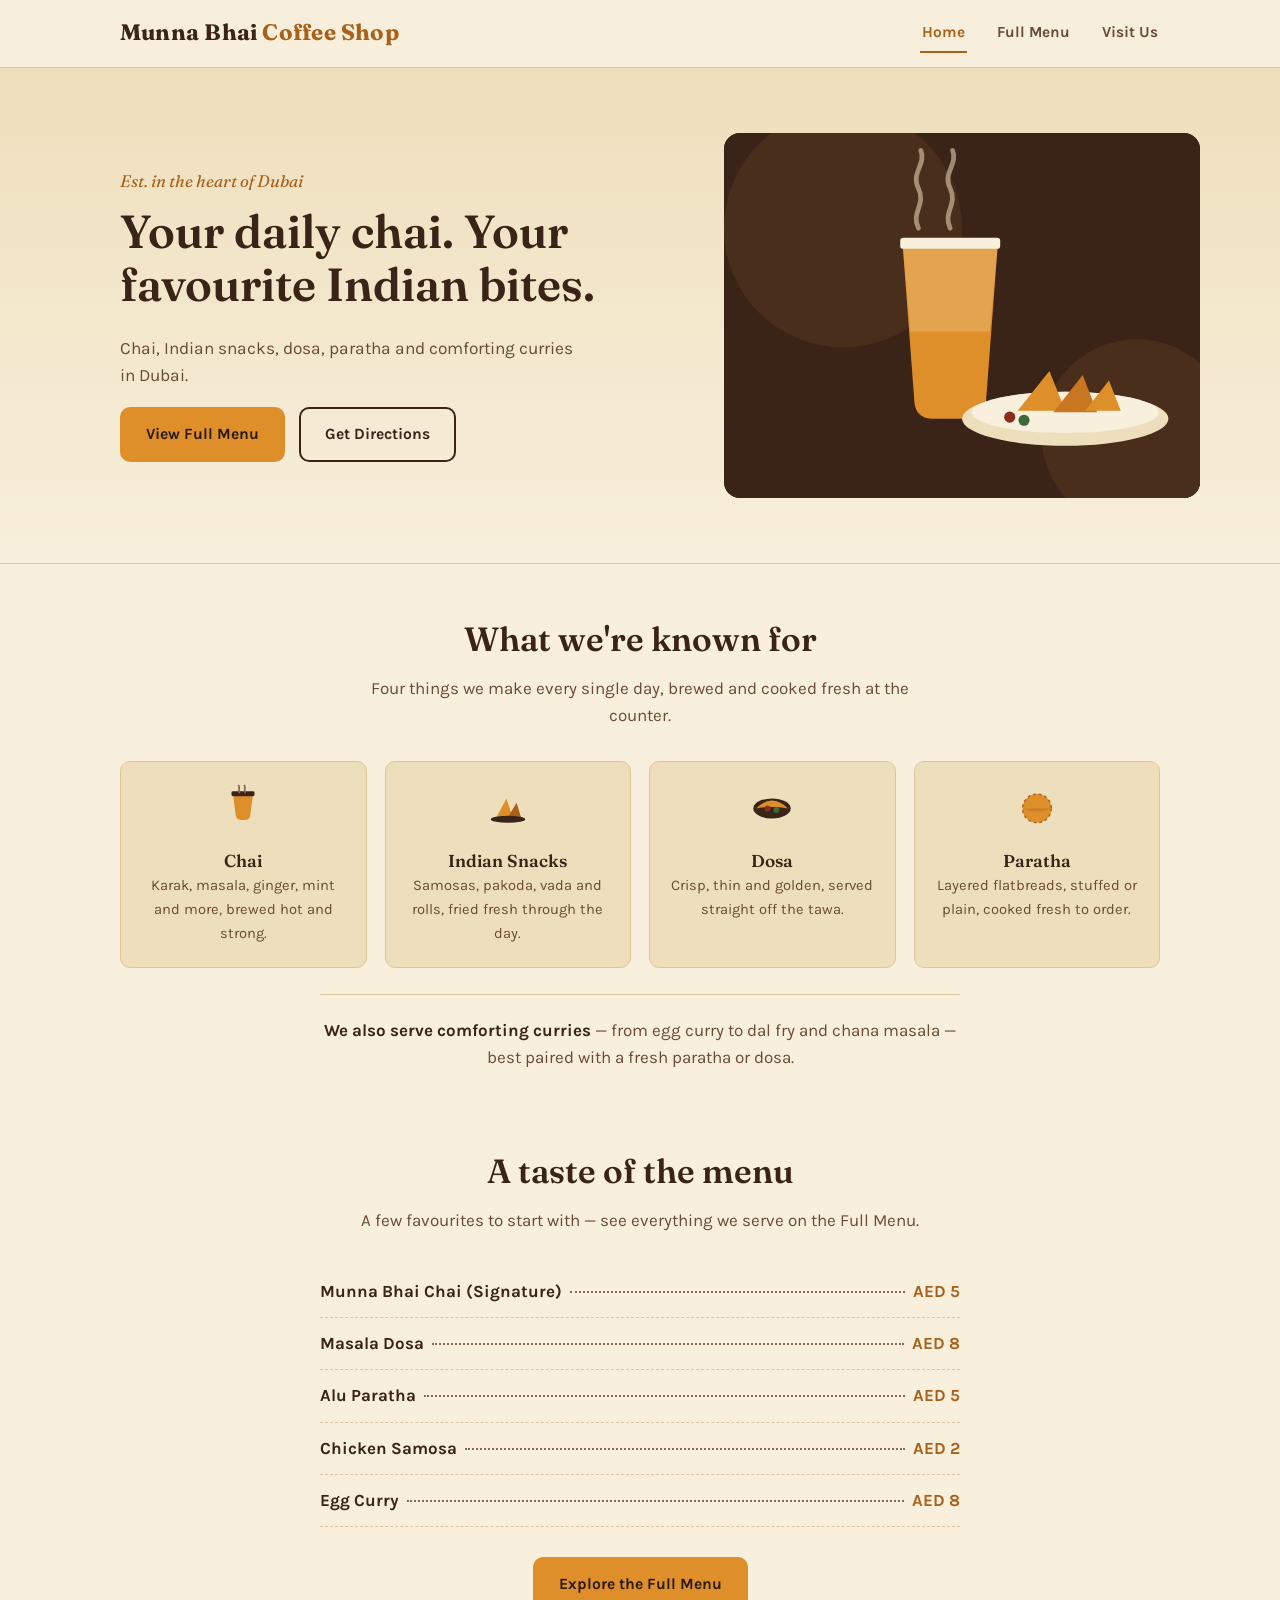
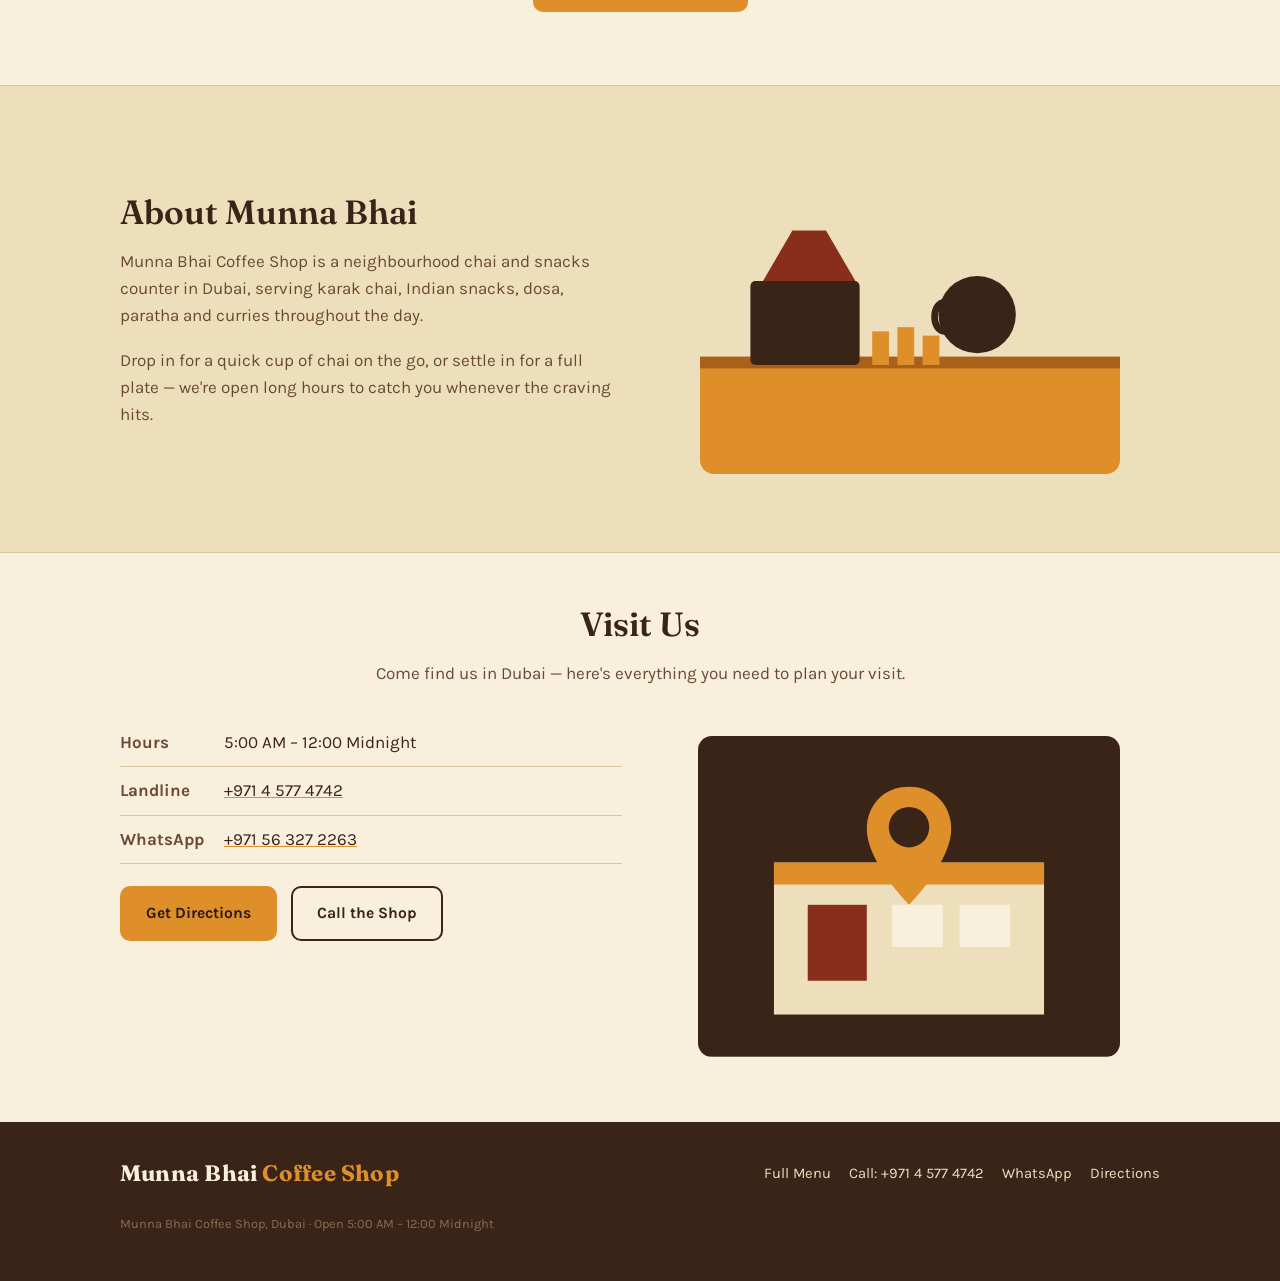
==== index.html @ 08f59a2c "Add Munna Bhai website files Fix Pav Bhaji spelling" ====
<!doctype html>
<html lang="en">
<head>
<meta charset="utf-8">
<meta name="viewport" content="width=device-width, initial-scale=1">
<title>Munna Bhai Coffee Shop — Chai, Snacks, Dosa & Paratha in Dubai</title>
<meta name="description" content="Munna Bhai Coffee Shop in Dubai: karak chai, Indian snacks, dosa, paratha and comforting curries. View our full menu and get directions.">
<link rel="preconnect" href="https://fonts.googleapis.com">
<link rel="preconnect" href="https://fonts.gstatic.com" crossorigin>
<link href="https://fonts.googleapis.com/css2?family=Fraunces:ital,wght@0,600;0,700;1,500&family=Karla:wght@400;500;700&display=swap" rel="stylesheet">
<link rel="stylesheet" href="styles.css">
</head>
<body>

<header class="site-header">
  <div class="container">
    <a href="index.html" class="wordmark">Munna Bhai <span>Coffee Shop</span></a>
    <button class="nav-toggle" aria-label="Open menu" aria-expanded="false" id="navToggle"><span></span></button>
    <nav class="main-nav" id="mainNav">
      <a href="index.html" aria-current="page">Home</a>
      <a href="menu.html">Full Menu</a>
      <a href="#visit">Visit Us</a>
    </nav>
  </div>
</header>

<!-- ================= HERO ================= -->
<section class="hero">
  <div class="container">
    <div class="hero-copy">
      <span class="eyebrow-tag">Est. in the heart of Dubai</span>
      <h1>Your daily chai. Your favourite Indian bites.</h1>
      <p>Chai, Indian snacks, dosa, paratha and comforting curries in Dubai.</p>
      <div class="btn-row">
        <a href="menu.html" class="btn btn-primary">View Full Menu</a>
        <a href="https://maps.app.goo.gl/atyirb3sPu7G8HY16" class="btn btn-outline" target="_blank" rel="noopener">Get Directions</a>
      </div>
    </div>
    <figure class="hero-art">
      <svg viewBox="0 0 600 460" xmlns="http://www.w3.org/2000/svg" role="img" aria-labelledby="heroTitle">
        <title id="heroTitle">Illustration of a glass of karak chai with steam, beside a plate of samosas</title>
        <rect width="600" height="460" fill="#3A2417"/>
        <circle cx="150" cy="120" r="150" fill="#4A2E1C"/>
        <circle cx="520" cy="380" r="120" fill="#4A2E1C"/>
        <!-- steam -->
        <g stroke="#EEDFBC" stroke-width="6" stroke-linecap="round" fill="none" opacity="0.55">
          <path d="M245 120 C 235 100, 255 90, 245 70 C 235 50, 255 40, 248 22"/>
          <path d="M285 120 C 275 100, 295 90, 285 70 C 275 50, 295 40, 288 22"/>
        </g>
        <!-- chai glass -->
        <path d="M225 140 L 240 340 C 241 352 249 360 261 360 L 309 360 C 321 360 329 352 330 340 L 345 140 Z" fill="#DE8F2A"/>
        <path d="M225 140 L 235 250 L 335 250 L 345 140 Z" fill="#EEDFBC" opacity="0.25"/>
        <rect x="222" y="132" width="126" height="14" rx="4" fill="#F8EFDC"/>
        <!-- samosa plate -->
        <ellipse cx="430" cy="360" rx="130" ry="34" fill="#EEDFBC"/>
        <ellipse cx="430" cy="352" rx="118" ry="26" fill="#F8EFDC"/>
        <path d="M370 350 L 410 300 L 430 350 Z" fill="#DE8F2A"/>
        <path d="M415 352 L 452 305 L 470 352 Z" fill="#C97620"/>
        <path d="M455 350 L 485 312 L 500 350 Z" fill="#DE8F2A"/>
        <circle cx="360" cy="358" r="7" fill="#8A2E1C"/>
        <circle cx="378" cy="362" r="7" fill="#3B6B3A"/>
      </svg>
    </figure>
  </div>
</section>

<!-- ================= SPECIALITIES ================= -->
<section class="specialities">
  <div class="container">
    <div class="section-heading">
      <h2>What we're known for</h2>
      <p>Four things we make every single day, brewed and cooked fresh at the counter.</p>
    </div>
    <div class="spec-grid">
      <div class="spec-card">
        <svg viewBox="0 0 64 64" aria-hidden="true">
          <path d="M18 14 L22 44 C22.5 48 26 50 30 50 L34 50 C38 50 41.5 48 42 44 L46 14 Z" fill="#DE8F2A"/>
          <rect x="16" y="10" width="32" height="7" rx="2" fill="#3A2417"/>
          <path d="M27 12 C25 8 28 6 26 2" stroke="#8A6B52" stroke-width="2.5" fill="none" stroke-linecap="round"/>
          <path d="M35 12 C33 8 36 6 34 2" stroke="#8A6B52" stroke-width="2.5" fill="none" stroke-linecap="round"/>
        </svg>
        <h3>Chai</h3>
        <p>Karak, masala, ginger, mint and more, brewed hot and strong.</p>
      </div>
      <div class="spec-card">
        <svg viewBox="0 0 64 64" aria-hidden="true">
          <path d="M16 46 L30 20 L38 46 Z" fill="#DE8F2A"/>
          <path d="M32 46 L44 26 L50 46 Z" fill="#A9611A"/>
          <ellipse cx="32" cy="49" rx="24" ry="5" fill="#3A2417"/>
        </svg>
        <h3>Indian Snacks</h3>
        <p>Samosas, pakoda, vada and rolls, fried fresh through the day.</p>
      </div>
      <div class="spec-card">
        <svg viewBox="0 0 64 64" aria-hidden="true">
          <ellipse cx="32" cy="34" rx="26" ry="14" fill="#3A2417"/>
          <path d="M10 34 Q32 12 54 34 Q32 30 10 34 Z" fill="#DE8F2A"/>
          <circle cx="26" cy="34" r="4" fill="#8A2E1C"/>
          <circle cx="38" cy="36" r="4" fill="#3B6B3A"/>
        </svg>
        <h3>Dosa</h3>
        <p>Crisp, thin and golden, served straight off the tawa.</p>
      </div>
      <div class="spec-card">
        <svg viewBox="0 0 64 64" aria-hidden="true">
          <circle cx="32" cy="34" r="20" fill="#DE8F2A"/>
          <circle cx="32" cy="34" r="20" fill="none" stroke="#A9611A" stroke-width="2" stroke-dasharray="4 4"/>
          <path d="M14 34 A18 4 0 0 0 50 34" fill="#3A2417" opacity="0.15"/>
        </svg>
        <h3>Paratha</h3>
        <p>Layered flatbreads, stuffed or plain, cooked fresh to order.</p>
      </div>
    </div>
    <p class="curry-note"><strong>We also serve comforting curries</strong> — from egg curry to dal fry and chana masala — best paired with a fresh paratha or dosa.</p>
  </div>
</section>

<!-- ================= MENU PREVIEW ================= -->
<section class="menu-preview">
  <div class="container">
    <div class="section-heading">
      <h2>A taste of the menu</h2>
      <p>A few favourites to start with — see everything we serve on the Full Menu.</p>
    </div>
    <ul class="preview-list">
      <li><span class="item-name">Munna Bhai Chai (Signature)</span><span class="leader"></span><span class="item-price">AED 5</span></li>
      <li><span class="item-name">Masala Dosa</span><span class="leader"></span><span class="item-price">AED 8</span></li>
      <li><span class="item-name">Alu Paratha</span><span class="leader"></span><span class="item-price">AED 5</span></li>
      <li><span class="item-name">Chicken Samosa</span><span class="leader"></span><span class="item-price">AED 2</span></li>
      <li><span class="item-name">Egg Curry</span><span class="leader"></span><span class="item-price">AED 8</span></li>
    </ul>
    <p class="preview-cta"><a href="menu.html" class="btn btn-primary">Explore the Full Menu</a></p>
  </div>
</section>

<!-- ================= ABOUT ================= -->
<section class="about">
  <div class="container">
    <div class="about-copy">
      <h2>About Munna Bhai</h2>
      <p>Munna Bhai Coffee Shop is a neighbourhood chai and snacks counter in Dubai, serving karak chai, Indian snacks, dosa, paratha and curries throughout the day.</p>
      <p>Drop in for a quick cup of chai on the go, or settle in for a full plate — we're open long hours to catch you whenever the craving hits.</p>
    </div>
    <figure class="about-art">
      <svg viewBox="0 0 500 380" xmlns="http://www.w3.org/2000/svg" role="img" aria-labelledby="aboutTitle">
        <title id="aboutTitle">Illustration of a coffee shop counter with chai glasses and a tea kettle</title>
        <rect width="500" height="380" fill="#EEDFBC"/>
        <rect x="0" y="250" width="500" height="130" fill="#DE8F2A"/>
        <rect x="0" y="240" width="500" height="14" fill="#A9611A"/>
        <rect x="60" y="150" width="130" height="100" rx="6" fill="#3A2417"/>
        <path d="M75 150 L110 90 L150 90 L185 150 Z" fill="#8A2E1C"/>
        <circle cx="330" cy="190" r="46" fill="#3A2417"/>
        <rect x="308" y="150" width="44" height="10" rx="4" fill="#3A2417"/>
        <path d="M292 175 C275 175 275 210 292 210" stroke="#3A2417" stroke-width="8" fill="none" stroke-linecap="round"/>
        <rect x="205" y="210" width="20" height="40" fill="#DE8F2A"/>
        <rect x="235" y="205" width="20" height="45" fill="#DE8F2A"/>
        <rect x="265" y="215" width="20" height="35" fill="#DE8F2A"/>
      </svg>
    </figure>
  </div>
</section>

<!-- ================= VISIT US ================= -->
<section class="visit" id="visit">
  <div class="container">
    <div class="section-heading">
      <h2>Visit Us</h2>
      <p>Come find us in Dubai — here's everything you need to plan your visit.</p>
    </div>
    <div class="visit-grid">
      <div>
        <ul class="detail-list">
          <li><span class="label">Hours</span><span>5:00 AM – 12:00 Midnight</span></li>
          <li><span class="label">Landline</span><a href="tel:+97145774742">+971 4 577 4742</a></li>
          <li><span class="label">WhatsApp</span><a href="https://wa.me/971563272263" target="_blank" rel="noopener">+971 56 327 2263</a></li>
        </ul>
        <div class="btn-row">
          <a href="https://maps.app.goo.gl/atyirb3sPu7G8HY16" class="btn btn-primary" target="_blank" rel="noopener">Get Directions</a>
          <a href="tel:+97145774742" class="btn btn-outline">Call the Shop</a>
        </div>
      </div>
      <figure class="visit-art">
        <svg viewBox="0 0 500 380" xmlns="http://www.w3.org/2000/svg" role="img" aria-labelledby="visitTitle">
          <title id="visitTitle">Illustration of a storefront with a map pin above it</title>
          <rect width="500" height="380" fill="#3A2417"/>
          <rect x="90" y="150" width="320" height="180" fill="#EEDFBC"/>
          <rect x="90" y="150" width="320" height="26" fill="#DE8F2A"/>
          <rect x="130" y="200" width="70" height="90" fill="#8A2E1C"/>
          <rect x="230" y="200" width="60" height="50" fill="#F8EFDC"/>
          <rect x="310" y="200" width="60" height="50" fill="#F8EFDC"/>
          <path d="M250 60 C 220 60 200 82 200 110 C200 150 250 200 250 200 C250 200 300 150 300 110 C300 82 280 60 250 60 Z" fill="#DE8F2A"/>
          <circle cx="250" cy="108" r="24" fill="#3A2417"/>
        </svg>
      </figure>
    </div>
  </div>
</section>

<footer class="site-footer">
  <div class="container">
    <a href="index.html" class="wordmark">Munna Bhai <span>Coffee Shop</span></a>
    <ul class="footer-links">
      <li><a href="menu.html">Full Menu</a></li>
      <li><a href="tel:+97145774742">Call: +971 4 577 4742</a></li>
      <li><a href="https://wa.me/971563272263" target="_blank" rel="noopener">WhatsApp</a></li>
      <li><a href="https://maps.app.goo.gl/atyirb3sPu7G8HY16" target="_blank" rel="noopener">Directions</a></li>
    </ul>
    <p class="footer-note">Munna Bhai Coffee Shop, Dubai · Open 5:00 AM – 12:00 Midnight</p>
  </div>
</footer>

<div class="mobile-bar">
  <a href="tel:+97145774742"><span class="ic">📞</span>Call</a>
  <a href="https://maps.app.goo.gl/atyirb3sPu7G8HY16" target="_blank" rel="noopener"><span class="ic">📍</span>Directions</a>
</div>

<script src="script.js"></script>
</body>
</html>
---- styles.css ----
/* ============================================================
   MUNNA BHAI — shared styles
   Warm cream / deep brown / saffron chai-shop palette.
   ============================================================ */

:root {
  --cream:        #F8EFDC;
  --cream-deep:   #EEDFBC;
  --cream-line:   #DCC79A;
  --brown:        #3A2417;
  --brown-soft:   #6B4A34;
  --brown-faint:  #8A6B52;
  --saffron:      #DE8F2A;
  --saffron-deep: #A9611A;
  --maroon:       #8A2E1C;
  --cream-rgb:    248, 239, 220;

  --font-display: "Fraunces", Georgia, serif;
  --font-body:    "Karla", "Segoe UI", sans-serif;

  --max-width: 1080px;
  --radius: 10px;
}

* { box-sizing: border-box; }

html {
  scroll-behavior: smooth;
}

@media (prefers-reduced-motion: reduce) {
  html { scroll-behavior: auto; }
  * { animation-duration: 0.01ms !important; transition-duration: 0.01ms !important; }
}

body {
  margin: 0;
  background: var(--cream);
  color: var(--brown);
  font-family: var(--font-body);
  font-size: 17px;
  line-height: 1.6;
  -webkit-font-smoothing: antialiased;
}

img { max-width: 100%; display: block; }

a { color: inherit; }

h1, h2, h3 {
  font-family: var(--font-display);
  color: var(--brown);
  margin: 0 0 0.5em;
  line-height: 1.15;
  font-weight: 600;
}

h1 { font-size: clamp(2rem, 6vw, 2.9rem); }
h2 { font-size: clamp(1.5rem, 4.5vw, 2.1rem); }
h3 { font-size: 1.2rem; }

p { margin: 0 0 1em; }

.container {
  max-width: var(--max-width);
  margin: 0 auto;
  padding: 0 20px;
}

/* Focus visibility */
a:focus-visible,
button:focus-visible,
input:focus-visible {
  outline: 3px solid var(--saffron-deep);
  outline-offset: 2px;
}

/* ---------- Buttons ---------- */
.btn {
  display: inline-flex;
  align-items: center;
  justify-content: center;
  gap: 8px;
  padding: 13px 24px;
  border-radius: var(--radius);
  font-family: var(--font-body);
  font-weight: 700;
  font-size: 0.98rem;
  text-decoration: none;
  border: 2px solid transparent;
  cursor: pointer;
  transition: background-color 0.15s ease, color 0.15s ease, border-color 0.15s ease;
}

.btn-primary {
  background: var(--saffron);
  color: #2B1A0F;
}
.btn-primary:hover { background: var(--saffron-deep); color: #fff; }

.btn-outline {
  background: transparent;
  border-color: var(--brown);
  color: var(--brown);
}
.btn-outline:hover { background: var(--brown); color: var(--cream); }

.btn-row {
  display: flex;
  flex-wrap: wrap;
  gap: 14px;
}

/* ---------- Header ---------- */
.site-header {
  position: sticky;
  top: 0;
  z-index: 40;
  background: rgba(var(--cream-rgb), 0.94);
  backdrop-filter: blur(6px);
  border-bottom: 1px solid var(--cream-line);
}

.site-header .container {
  display: flex;
  align-items: center;
  justify-content: space-between;
  padding-top: 14px;
  padding-bottom: 14px;
}

.wordmark {
  font-family: var(--font-display);
  font-size: 1.4rem;
  font-weight: 700;
  text-decoration: none;
  color: var(--brown);
  letter-spacing: 0.01em;
}
.wordmark span { color: var(--saffron-deep); }

.main-nav {
  display: flex;
  gap: 28px;
}

.main-nav a {
  text-decoration: none;
  font-weight: 700;
  font-size: 0.96rem;
  color: var(--brown-soft);
  padding: 6px 2px;
  border-bottom: 2px solid transparent;
}
.main-nav a:hover,
.main-nav a[aria-current="page"] {
  color: var(--saffron-deep);
  border-bottom-color: var(--saffron-deep);
}

.nav-toggle {
  display: none;
  background: none;
  border: 2px solid var(--brown);
  border-radius: 8px;
  width: 42px;
  height: 38px;
  align-items: center;
  justify-content: center;
  cursor: pointer;
}
.nav-toggle span,
.nav-toggle span::before,
.nav-toggle span::after {
  display: block;
  width: 20px;
  height: 2px;
  background: var(--brown);
  position: relative;
}
.nav-toggle span::before,
.nav-toggle span::after {
  content: "";
  position: absolute;
  left: 0;
}
.nav-toggle span::before { top: -6px; }
.nav-toggle span::after { top: 6px; }

@media (max-width: 680px) {
  .nav-toggle { display: inline-flex; }
  .main-nav {
    position: absolute;
    top: 100%;
    left: 0;
    right: 0;
    background: var(--cream);
    border-bottom: 1px solid var(--cream-line);
    flex-direction: column;
    gap: 0;
    padding: 6px 20px 14px;
    display: none;
  }
  .main-nav.open { display: flex; }
  .main-nav a { padding: 12px 0; border-bottom: 1px solid var(--cream-line); }
}

/* ---------- Hero ---------- */
.hero {
  background: linear-gradient(180deg, var(--cream-deep) 0%, var(--cream) 100%);
  border-bottom: 1px solid var(--cream-line);
}

.hero .container {
  display: grid;
  grid-template-columns: 1.1fr 1fr;
  gap: 40px;
  align-items: center;
  padding-top: 48px;
  padding-bottom: 48px;
}

.hero-copy .eyebrow-tag {
  display: inline-block;
  color: var(--saffron-deep);
  font-family: var(--font-display);
  font-style: italic;
  font-size: 1.05rem;
  margin-bottom: 10px;
}

.hero-copy p {
  color: var(--brown-soft);
  font-size: 1.08rem;
  max-width: 46ch;
}

.hero-art {
  width: 100%;
  border-radius: 16px;
  overflow: hidden;
  background: var(--brown);
}
.hero-art svg { width: 100%; height: auto; display: block; }
.hero-art figcaption {
  font-size: 0.78rem;
  color: var(--brown-faint);
  text-align: center;
  margin-top: 8px;
}

@media (max-width: 800px) {
  .hero .container {
    grid-template-columns: 1fr;
    padding-top: 32px;
  }
  .hero-art { order: -1; }
}

/* ---------- Specialities ---------- */
.specialities { padding: 56px 0 40px; }

.section-heading {
  text-align: center;
  max-width: 60ch;
  margin: 0 auto 32px;
}
.section-heading p { color: var(--brown-soft); }

.spec-grid {
  display: grid;
  grid-template-columns: repeat(4, 1fr);
  gap: 18px;
}

@media (max-width: 760px) {
  .spec-grid { grid-template-columns: repeat(2, 1fr); }
}

.spec-card {
  background: var(--cream-deep);
  border: 1px solid var(--cream-line);
  border-radius: var(--radius);
  padding: 22px 16px;
  text-align: center;
}
.spec-card svg { width: 46px; height: 46px; margin: 0 auto 12px; }
.spec-card h3 { margin-bottom: 4px; font-size: 1.08rem; }
.spec-card p { color: var(--brown-soft); font-size: 0.92rem; margin: 0; }

.curry-note {
  margin: 26px auto 0;
  max-width: 640px;
  text-align: center;
  border-top: 1px solid var(--cream-line);
  padding-top: 22px;
  color: var(--brown-soft);
}
.curry-note strong { color: var(--brown); }

/* ---------- Menu preview ---------- */
.menu-preview { padding: 40px 0 56px; }

.preview-list {
  max-width: 640px;
  margin: 0 auto;
  list-style: none;
  padding: 0;
}
.preview-list li {
  display: flex;
  align-items: baseline;
  gap: 8px;
  padding: 12px 0;
  border-bottom: 1px dashed var(--cream-line);
}
.preview-list .item-name { font-weight: 700; white-space: nowrap; }
.preview-list .leader {
  flex: 1;
  border-bottom: 2px dotted var(--brown-faint);
  height: 0;
  transform: translateY(-4px);
}
.preview-list .item-price {
  font-weight: 700;
  color: var(--saffron-deep);
  white-space: nowrap;
}

.preview-cta { text-align: center; margin-top: 30px; }

/* ---------- About ---------- */
.about {
  background: var(--cream-deep);
  border-top: 1px solid var(--cream-line);
  border-bottom: 1px solid var(--cream-line);
  padding: 52px 0;
}
.about .container {
  display: grid;
  grid-template-columns: 1fr 1fr;
  gap: 40px;
  align-items: center;
}
.about-art svg { width: 100%; height: auto; border-radius: 14px; }
.about-copy p { color: var(--brown-soft); }

@media (max-width: 760px) {
  .about .container { grid-template-columns: 1fr; }
  .about-art { order: -1; max-width: 320px; margin: 0 auto; }
}

/* ---------- Visit us ---------- */
.visit { padding: 52px 0 40px; }

.visit-grid {
  display: grid;
  grid-template-columns: 1fr 1fr;
  gap: 36px;
  align-items: start;
}

@media (max-width: 760px) {
  .visit-grid { grid-template-columns: 1fr; }
}

.visit-art svg { width: 100%; height: auto; border-radius: 14px; }

.detail-list {
  list-style: none;
  padding: 0;
  margin: 0 0 22px;
}
.detail-list li {
  display: flex;
  gap: 12px;
  padding: 10px 0;
  border-bottom: 1px solid var(--cream-line);
}
.detail-list .label {
  font-weight: 700;
  min-width: 92px;
  color: var(--brown-soft);
}
.detail-list a { text-decoration: underline; text-decoration-color: var(--saffron); }

/* ---------- Footer ---------- */
.site-footer {
  background: var(--brown);
  color: var(--cream);
  padding: 34px 0 90px;
}
.site-footer .container {
  display: flex;
  flex-wrap: wrap;
  justify-content: space-between;
  gap: 16px;
  align-items: center;
}
.site-footer .wordmark { color: var(--cream); }
.site-footer .wordmark span { color: var(--saffron); }
.footer-links {
  list-style: none;
  display: flex;
  flex-wrap: wrap;
  gap: 18px;
  padding: 0;
  margin: 0;
  font-size: 0.92rem;
}
.footer-links a { text-decoration: none; color: var(--cream-deep); }
.footer-links a:hover { color: var(--saffron); }
.footer-note {
  width: 100%;
  font-size: 0.8rem;
  color: var(--brown-faint);
  margin-top: 6px;
}

@media (min-width: 681px) {
  .site-footer { padding-bottom: 34px; }
}

/* ---------- Sticky mobile action bar ---------- */
.mobile-bar {
  display: none;
}
@media (max-width: 680px) {
  .mobile-bar {
    display: flex;
    position: fixed;
    left: 0;
    right: 0;
    bottom: 0;
    z-index: 50;
    background: var(--brown);
    border-top: 1px solid var(--saffron-deep);
  }
  .mobile-bar a {
    flex: 1;
    text-align: center;
    padding: 13px 8px;
    text-decoration: none;
    color: var(--cream);
    font-weight: 700;
    font-size: 0.92rem;
  }
  .mobile-bar a:first-child { border-right: 1px solid rgba(var(--cream-rgb), 0.2); }
  .mobile-bar a span.ic { margin-right: 6px; }
}

/* ============================================================
   FULL MENU PAGE
   ============================================================ */

.menu-page-header {
  padding: 34px 0 18px;
  text-align: center;
}
.menu-page-header p { color: var(--brown-soft); max-width: 56ch; margin: 0 auto; }

.menu-tools {
  position: sticky;
  top: 65px;
  z-index: 30;
  background: rgba(var(--cream-rgb), 0.97);
  border-bottom: 1px solid var(--cream-line);
  padding: 14px 0;
}

.search-wrap {
  position: relative;
  max-width: 480px;
  margin: 0 auto 14px;
}
.search-wrap input {
  width: 100%;
  padding: 11px 16px;
  border-radius: 30px;
  border: 2px solid var(--cream-line);
  background: var(--cream);
  color: var(--brown);
  font-family: var(--font-body);
  font-size: 1rem;
}
.search-wrap input::placeholder { color: var(--brown-faint); }
.search-wrap input:focus { border-color: var(--saffron-deep); outline: none; }

.category-nav {
  display: flex;
  gap: 8px;
  overflow-x: auto;
  padding: 2px 20px 6px;
  scrollbar-width: thin;
  -webkit-overflow-scrolling: touch;
}
.category-nav::-webkit-scrollbar { height: 5px; }
.category-nav::-webkit-scrollbar-thumb { background: var(--cream-line); border-radius: 4px; }

.category-nav button {
  flex: none;
  padding: 8px 16px;
  border-radius: 30px;
  border: 1.5px solid var(--cream-line);
  background: var(--cream-deep);
  color: var(--brown-soft);
  font-family: var(--font-body);
  font-weight: 700;
  font-size: 0.88rem;
  cursor: pointer;
  white-space: nowrap;
}
.category-nav button.active,
.category-nav button:hover {
  background: var(--saffron);
  border-color: var(--saffron);
  color: #2B1A0F;
}

.original-menu-link {
  text-align: center;
  font-size: 0.88rem;
  padding-top: 6px;
}
.original-menu-link a { color: var(--saffron-deep); font-weight: 700; text-decoration: underline; }

.menu-sections { padding: 30px 0 60px; }

.menu-category {
  margin-bottom: 40px;
  scroll-margin-top: 150px;
}
.menu-category h2 {
  border-bottom: 3px solid var(--saffron);
  display: inline-block;
  padding-bottom: 4px;
  margin-bottom: 6px;
}
.category-sub {
  color: var(--brown-faint);
  font-size: 0.88rem;
  margin-bottom: 18px;
}

.menu-items { list-style: none; padding: 0; margin: 0; }

.menu-item {
  display: flex;
  align-items: baseline;
  gap: 10px;
  padding: 13px 4px;
  border-bottom: 1px dashed var(--cream-line);
}
.menu-item .item-name {
  font-weight: 700;
  color: var(--brown);
}
.menu-item .item-note {
  display: block;
  font-weight: 400;
  font-size: 0.82rem;
  color: var(--brown-faint);
}
.menu-item .leader {
  flex: 1;
  border-bottom: 2px dotted var(--brown-faint);
  height: 0;
  transform: translateY(-5px);
  min-width: 16px;
}
.menu-item .item-price {
  font-weight: 700;
  color: var(--saffron-deep);
  white-space: nowrap;
  font-size: 0.98rem;
}

.no-results {
  text-align: center;
  color: var(--brown-faint);
  padding: 40px 0;
  display: none;
}
.no-results.visible { display: block; }

.menu-item.hidden { display: none; }
.menu-category.hidden { display: none; }
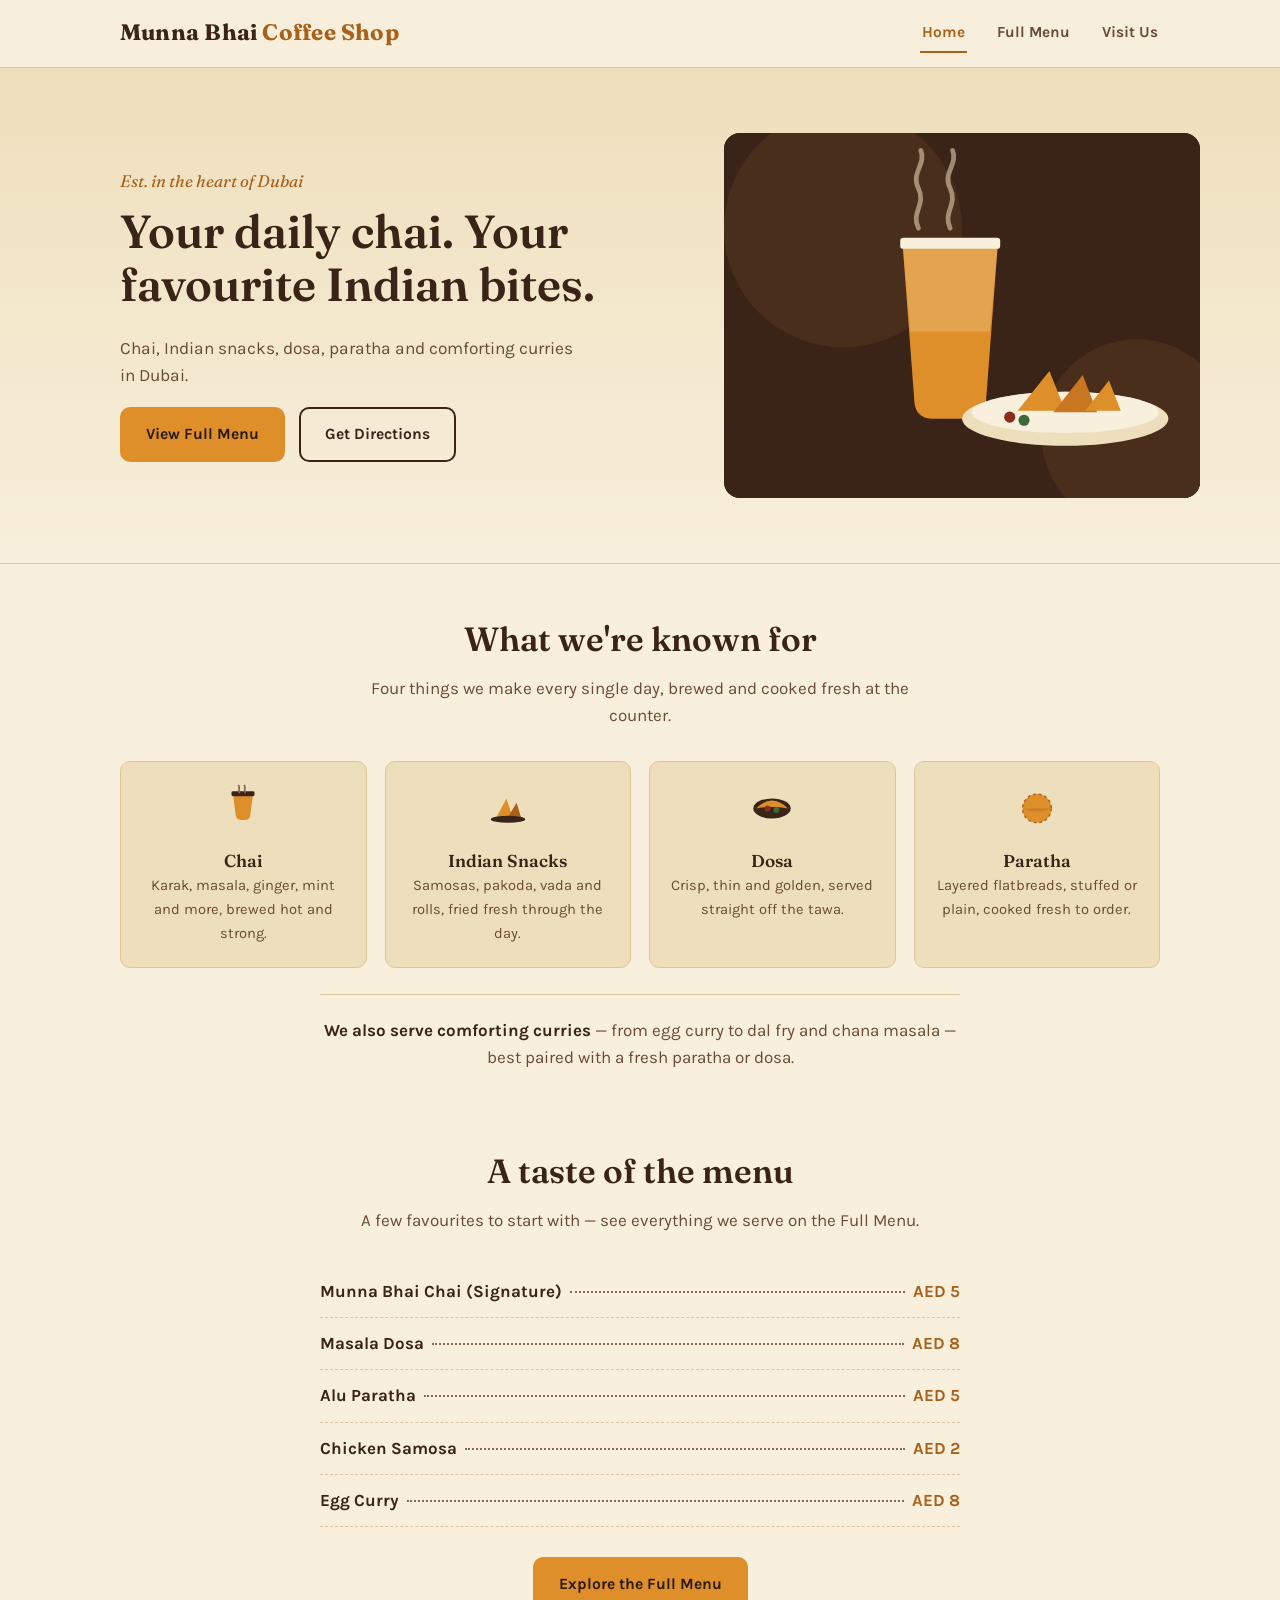
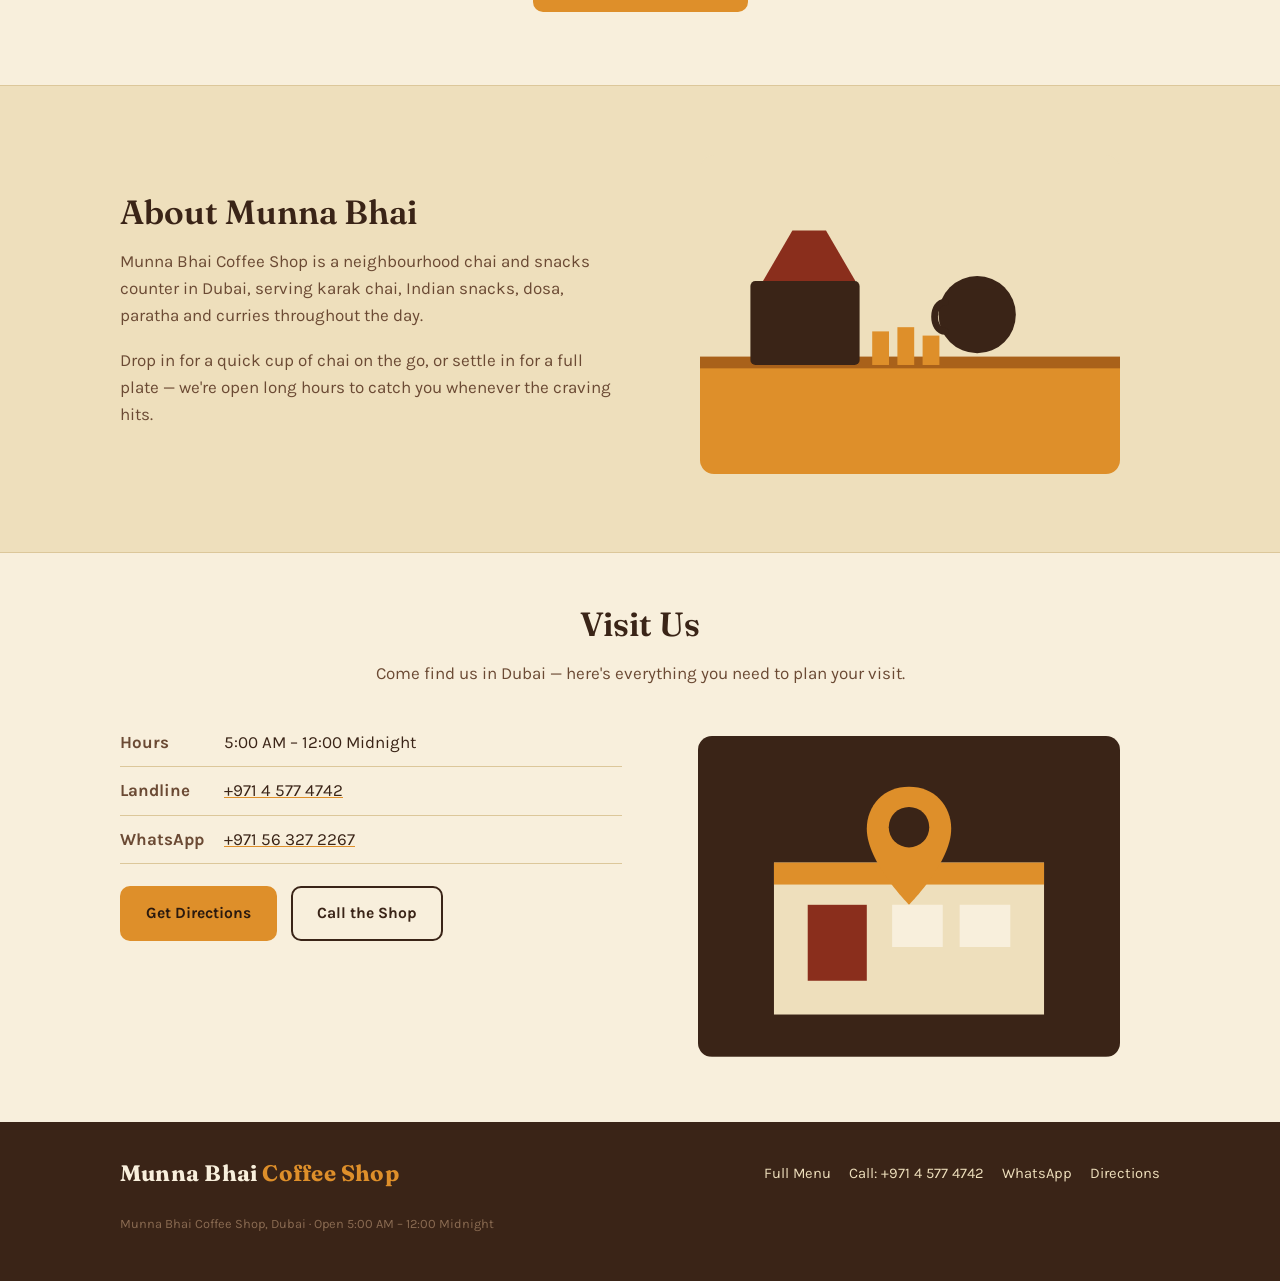
==== commit e98a5851: "Add files via upload" ====
--- a/index.html
+++ b/index.html
@@ -172,7 +172,7 @@
         <ul class="detail-list">
           <li><span class="label">Hours</span><span>5:00 AM – 12:00 Midnight</span></li>
           <li><span class="label">Landline</span><a href="tel:+97145774742">+971 4 577 4742</a></li>
-          <li><span class="label">WhatsApp</span><a href="https://wa.me/971563272263" target="_blank" rel="noopener">+971 56 327 2263</a></li>
+          <li><span class="label">WhatsApp</span><a href="https://wa.me/971563272267" target="_blank" rel="noopener">+971 56 327 2267</a></li>
         </ul>
         <div class="btn-row">
           <a href="https://maps.app.goo.gl/atyirb3sPu7G8HY16" class="btn btn-primary" target="_blank" rel="noopener">Get Directions</a>
@@ -202,7 +202,7 @@
     <ul class="footer-links">
       <li><a href="menu.html">Full Menu</a></li>
       <li><a href="tel:+97145774742">Call: +971 4 577 4742</a></li>
-      <li><a href="https://wa.me/971563272263" target="_blank" rel="noopener">WhatsApp</a></li>
+      <li><a href="https://wa.me/971563272267" target="_blank" rel="noopener">WhatsApp</a></li>
       <li><a href="https://maps.app.goo.gl/atyirb3sPu7G8HY16" target="_blank" rel="noopener">Directions</a></li>
     </ul>
     <p class="footer-note">Munna Bhai Coffee Shop, Dubai · Open 5:00 AM – 12:00 Midnight</p>
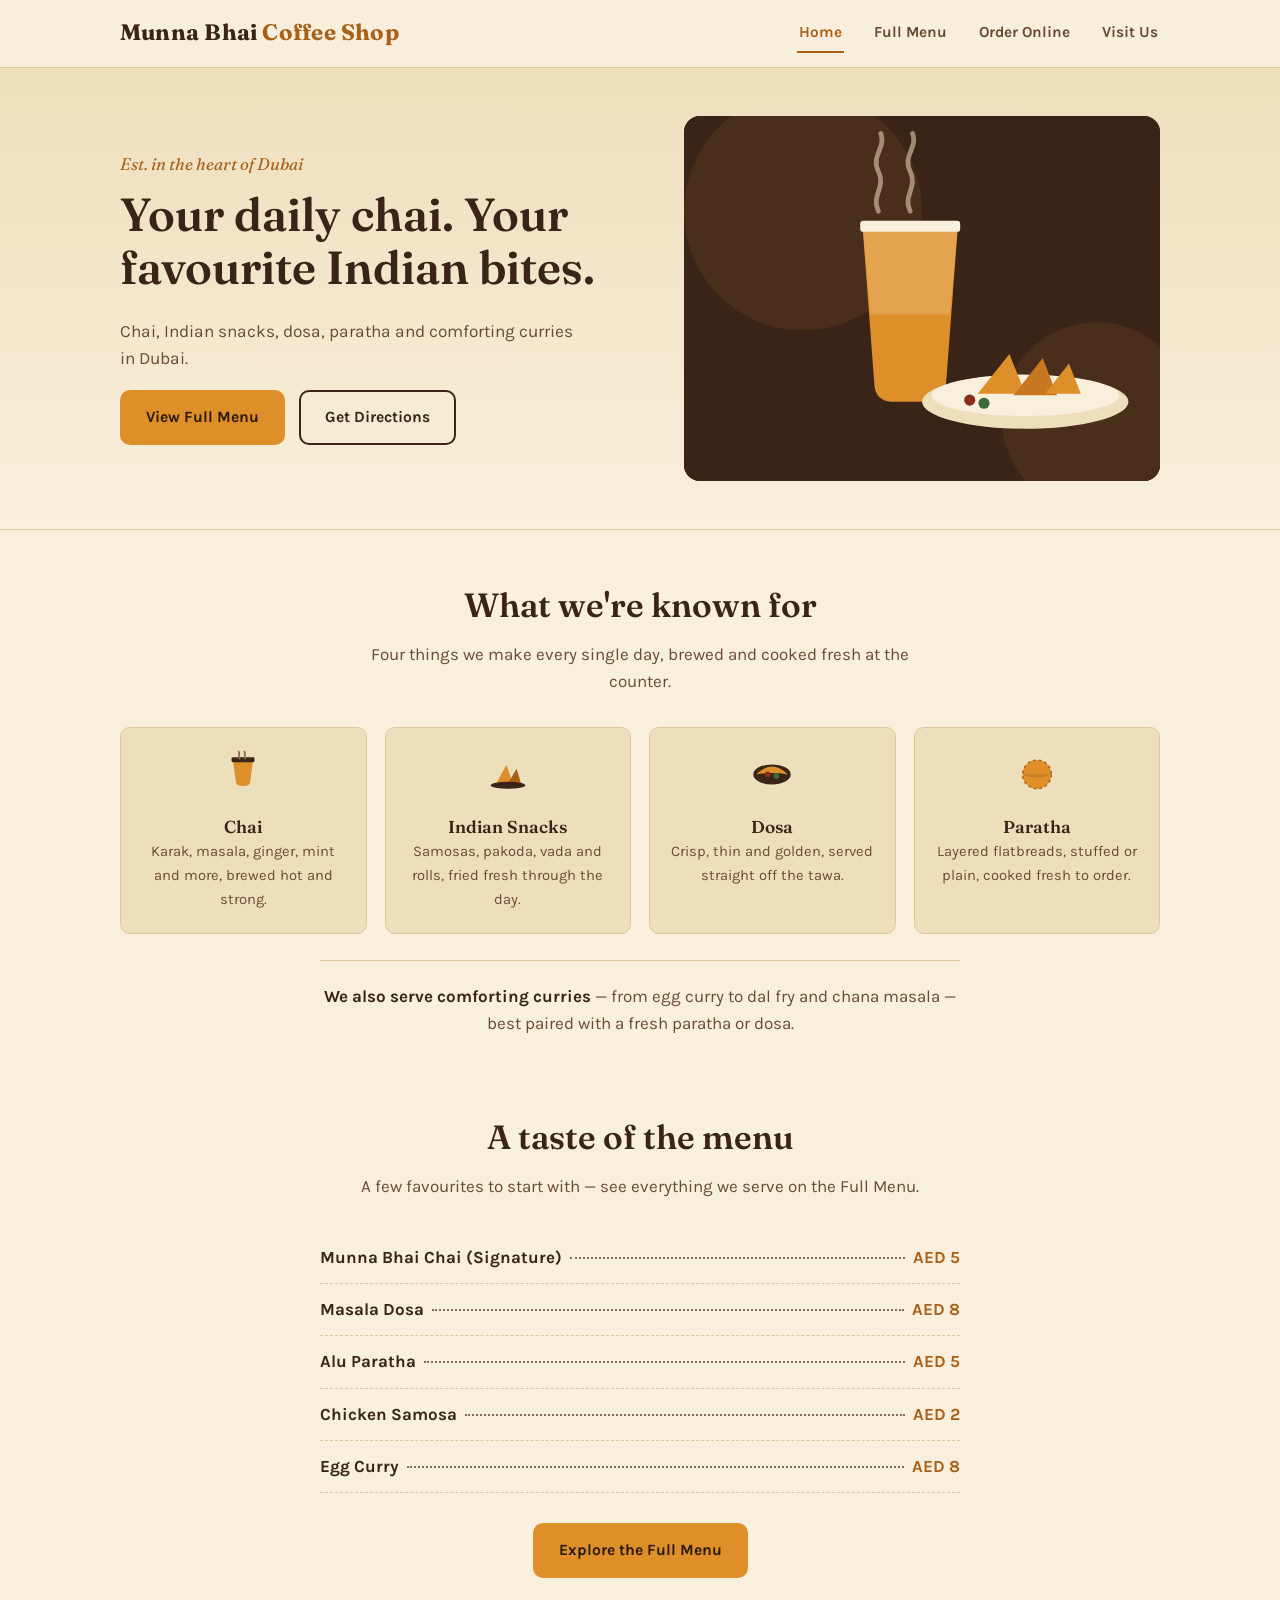
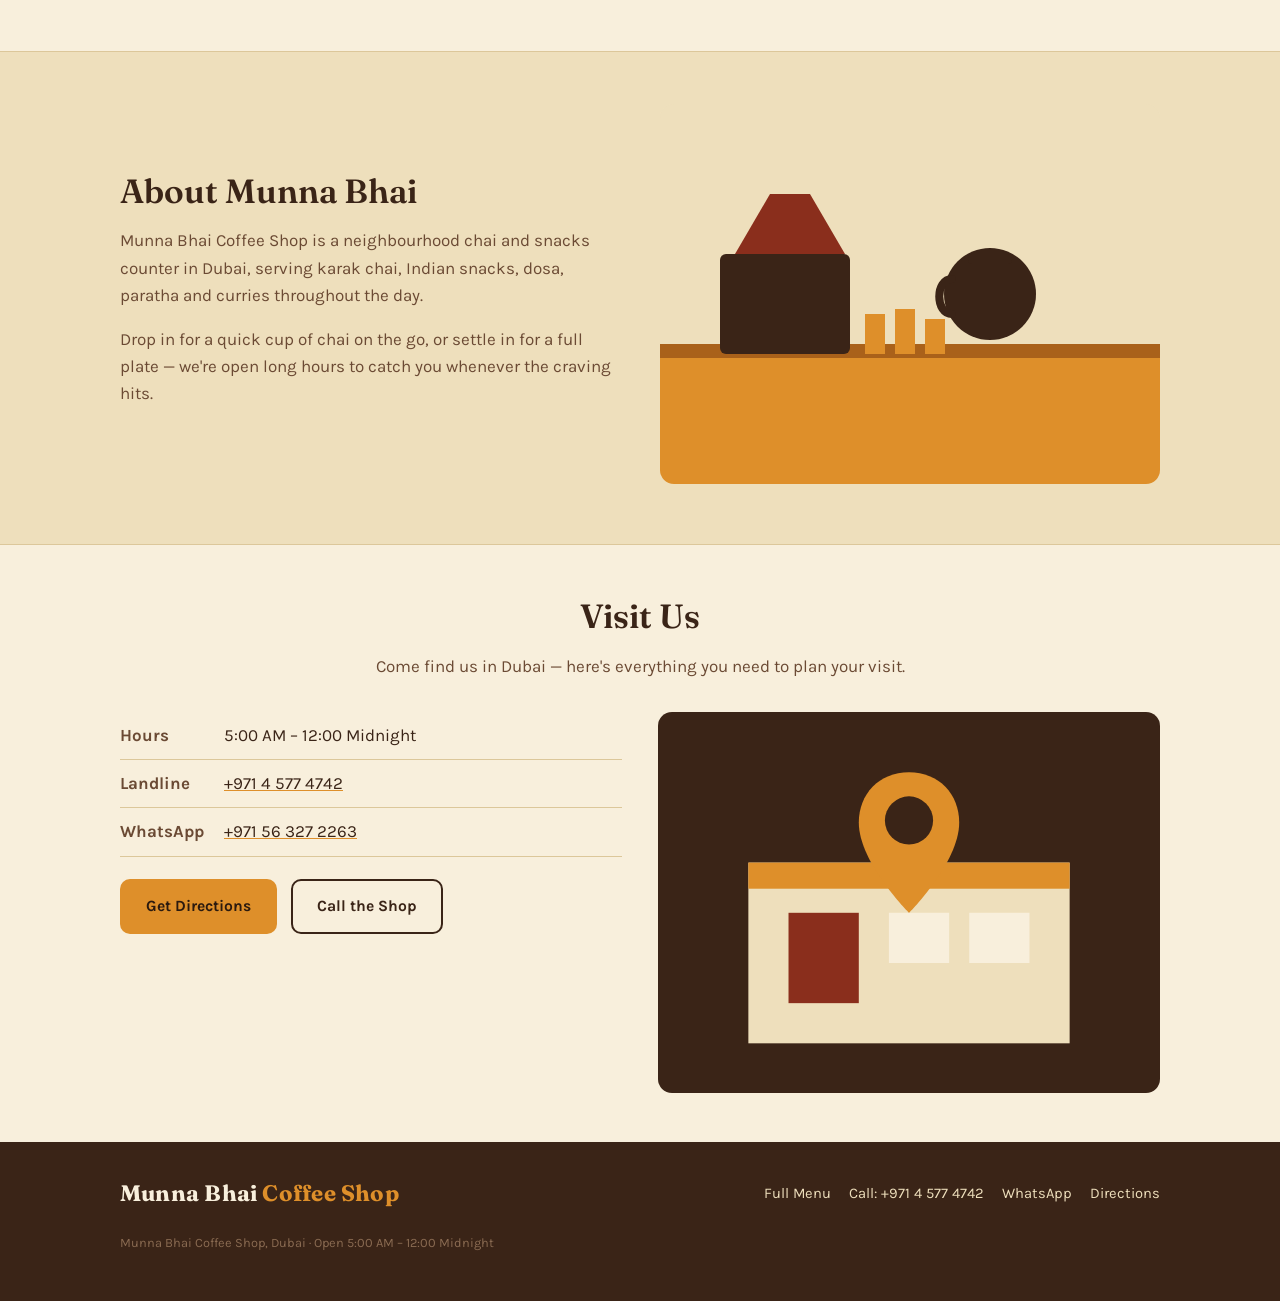
==== commit 9c2d3ee6: "Add files via upload" ====
--- a/index.html
+++ b/index.html
@@ -19,6 +19,7 @@
     <nav class="main-nav" id="mainNav">
       <a href="index.html" aria-current="page">Home</a>
       <a href="menu.html">Full Menu</a>
+      <a href="order.html">Order Online</a>
       <a href="#visit">Visit Us</a>
     </nav>
   </div>
@@ -172,7 +173,7 @@
         <ul class="detail-list">
           <li><span class="label">Hours</span><span>5:00 AM – 12:00 Midnight</span></li>
           <li><span class="label">Landline</span><a href="tel:+97145774742">+971 4 577 4742</a></li>
-          <li><span class="label">WhatsApp</span><a href="https://wa.me/971563272267" target="_blank" rel="noopener">+971 56 327 2267</a></li>
+          <li><span class="label">WhatsApp</span><a href="https://wa.me/971563272263" target="_blank" rel="noopener">+971 56 327 2263</a></li>
         </ul>
         <div class="btn-row">
           <a href="https://maps.app.goo.gl/atyirb3sPu7G8HY16" class="btn btn-primary" target="_blank" rel="noopener">Get Directions</a>
@@ -202,7 +203,7 @@
     <ul class="footer-links">
       <li><a href="menu.html">Full Menu</a></li>
       <li><a href="tel:+97145774742">Call: +971 4 577 4742</a></li>
-      <li><a href="https://wa.me/971563272267" target="_blank" rel="noopener">WhatsApp</a></li>
+      <li><a href="https://wa.me/971563272263" target="_blank" rel="noopener">WhatsApp</a></li>
       <li><a href="https://maps.app.goo.gl/atyirb3sPu7G8HY16" target="_blank" rel="noopener">Directions</a></li>
     </ul>
     <p class="footer-note">Munna Bhai Coffee Shop, Dubai · Open 5:00 AM – 12:00 Midnight</p>
--- a/styles.css
+++ b/styles.css
@@ -23,6 +23,7 @@
 }
 
 * { box-sizing: border-box; }
+figure { margin: 0; }
 
 html {
   scroll-behavior: smooth;
@@ -237,11 +238,13 @@
 
 .hero-art {
   width: 100%;
+  max-width: 100%;
+  margin: 0 auto;
   border-radius: 16px;
   overflow: hidden;
   background: var(--brown);
 }
-.hero-art svg { width: 100%; height: auto; display: block; }
+.hero-art svg { width: 100%; height: auto; display: block; margin: 0 auto; }
 .hero-art figcaption {
   font-size: 0.78rem;
   color: var(--brown-faint);
@@ -585,3 +588,75 @@
 
 .menu-item.hidden { display: none; }
 .menu-category.hidden { display: none; }
+
+/* ============================================================
+   ORDER ONLINE PAGE — compact centered holder
+   ============================================================ */
+
+.order-page-main {
+  min-height: 60vh;
+  display: flex;
+  align-items: center;
+  justify-content: center;
+  padding: 48px 20px 70px;
+}
+
+.order-holder {
+  width: 100%;
+  max-width: 420px;
+  background: var(--cream-deep);
+  border: 1px solid var(--cream-line);
+  border-radius: 16px;
+  padding: 34px 28px;
+  text-align: center;
+}
+
+.order-holder h1 {
+  font-size: clamp(1.5rem, 5vw, 1.9rem);
+  margin-bottom: 8px;
+}
+
+.order-holder p.order-sub {
+  color: var(--brown-soft);
+  margin-bottom: 26px;
+}
+
+.order-partners {
+  display: flex;
+  flex-direction: column;
+  gap: 14px;
+}
+
+.order-partner-btn {
+  display: flex;
+  align-items: center;
+  justify-content: center;
+  gap: 10px;
+  width: 100%;
+  padding: 16px 18px;
+  border-radius: 10px;
+  text-decoration: none;
+  font-family: var(--font-body);
+  font-weight: 800;
+  font-size: 1.05rem;
+  letter-spacing: 0.02em;
+  border: 2px solid transparent;
+  transition: filter 0.15s ease;
+}
+.order-partner-btn:hover { filter: brightness(0.95); }
+
+.order-partner-btn.talabat {
+  background: #FF5900;
+  color: #ffffff;
+}
+
+.order-partner-btn.keeta {
+  background: #FFC300;
+  color: #2B1A0F;
+}
+
+.order-holder .order-note {
+  margin-top: 22px;
+  font-size: 0.82rem;
+  color: var(--brown-faint);
+}
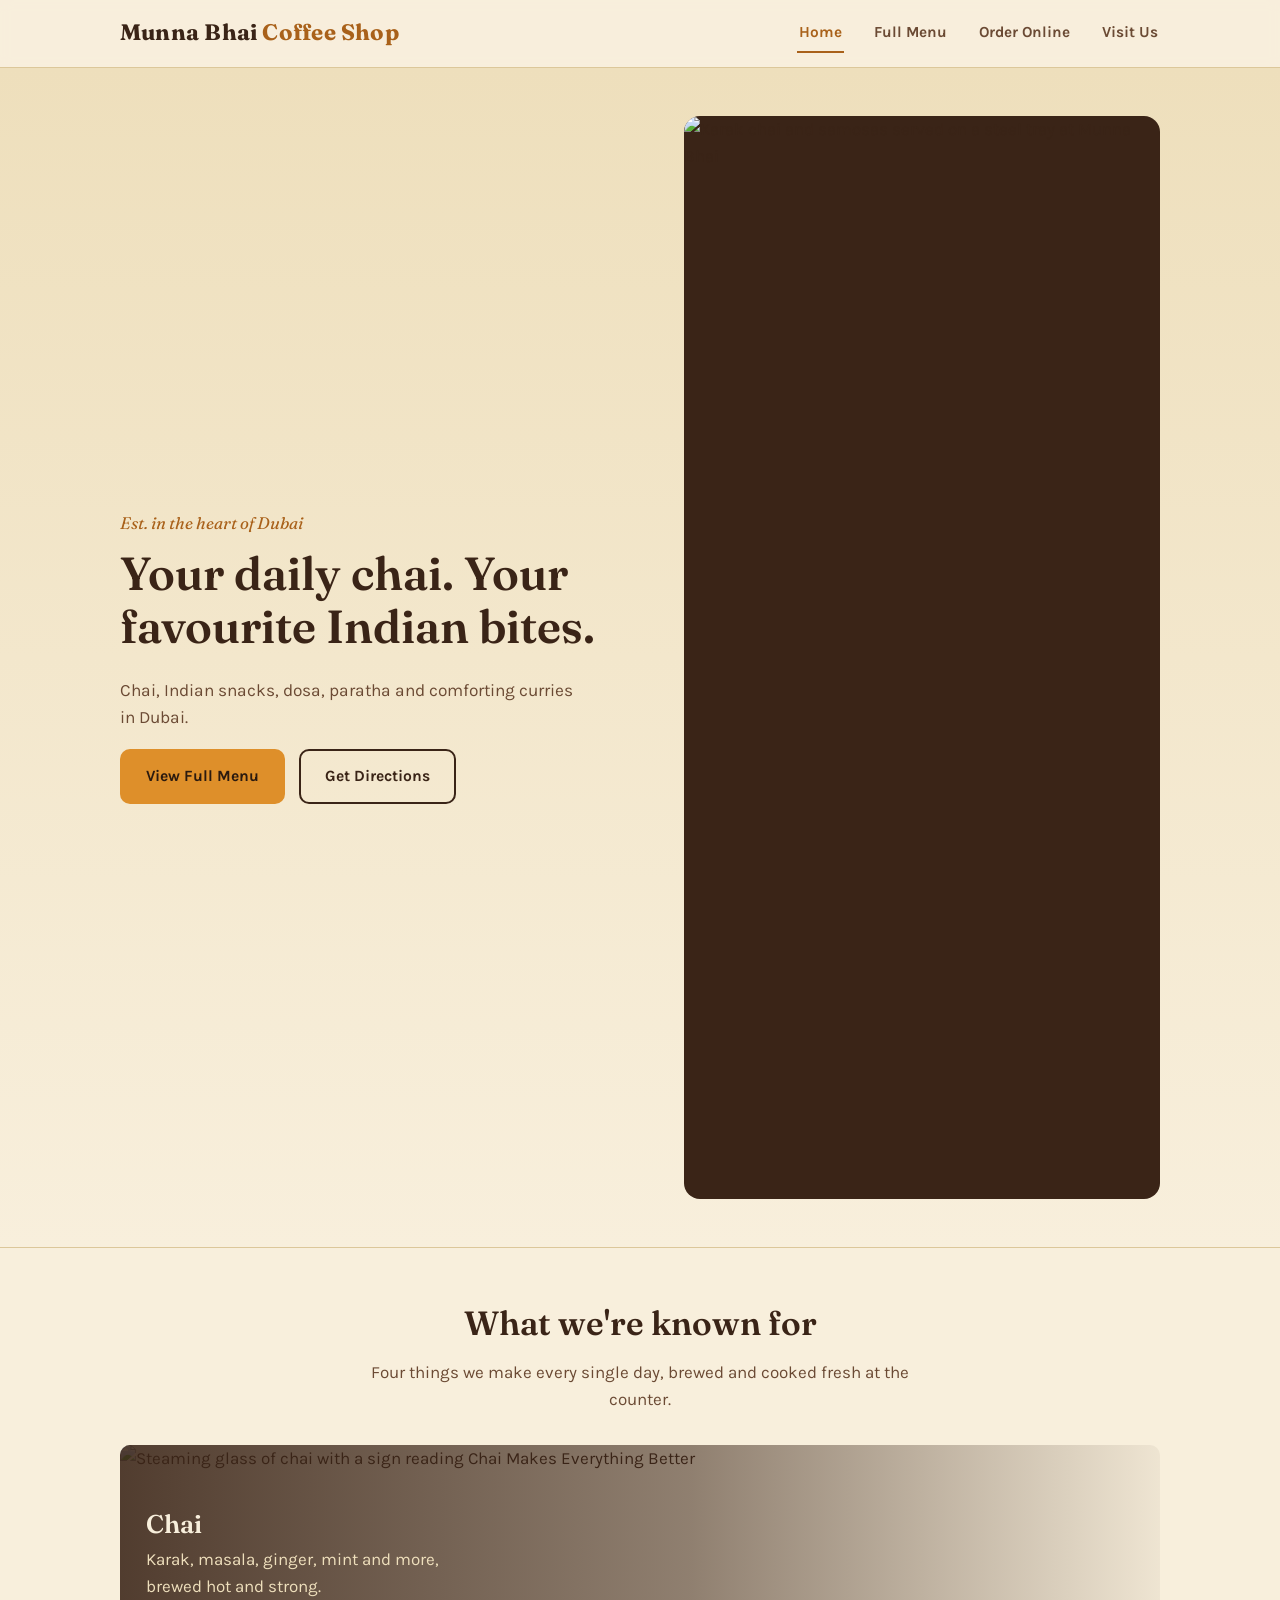
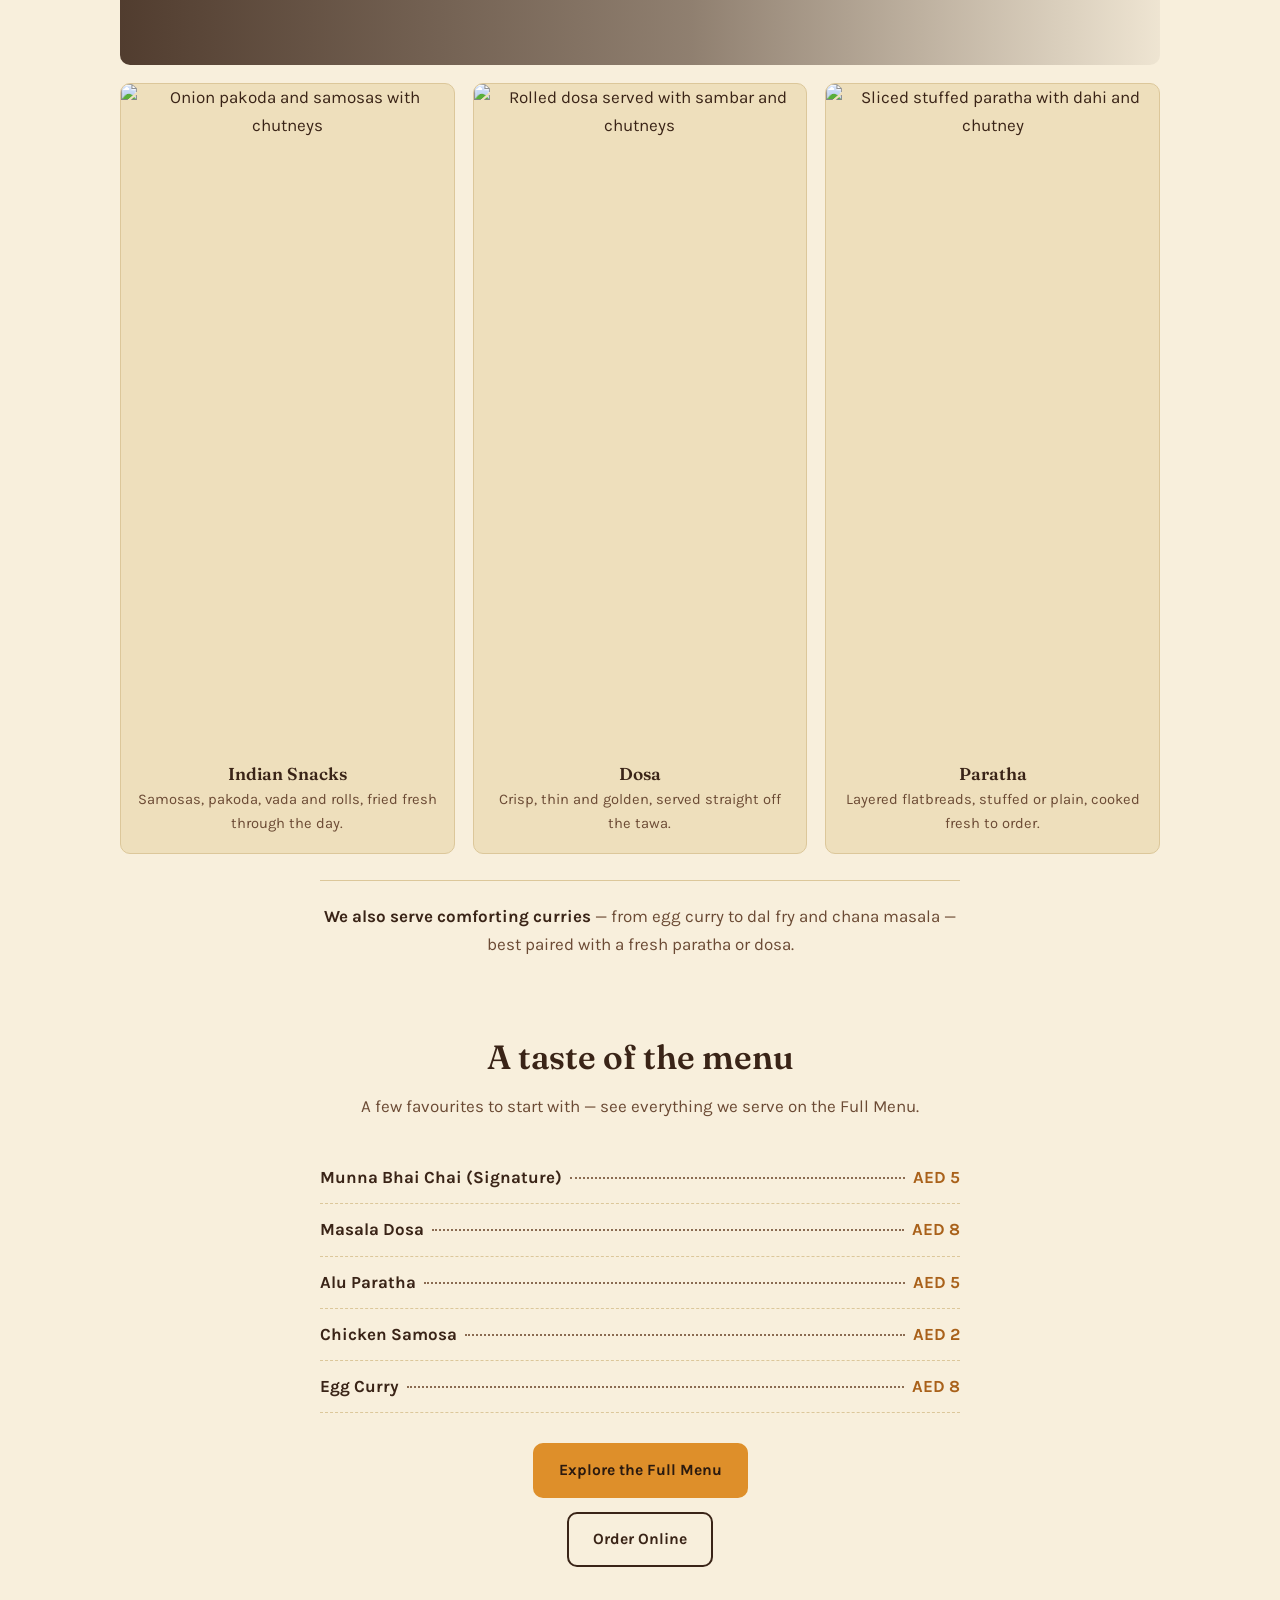
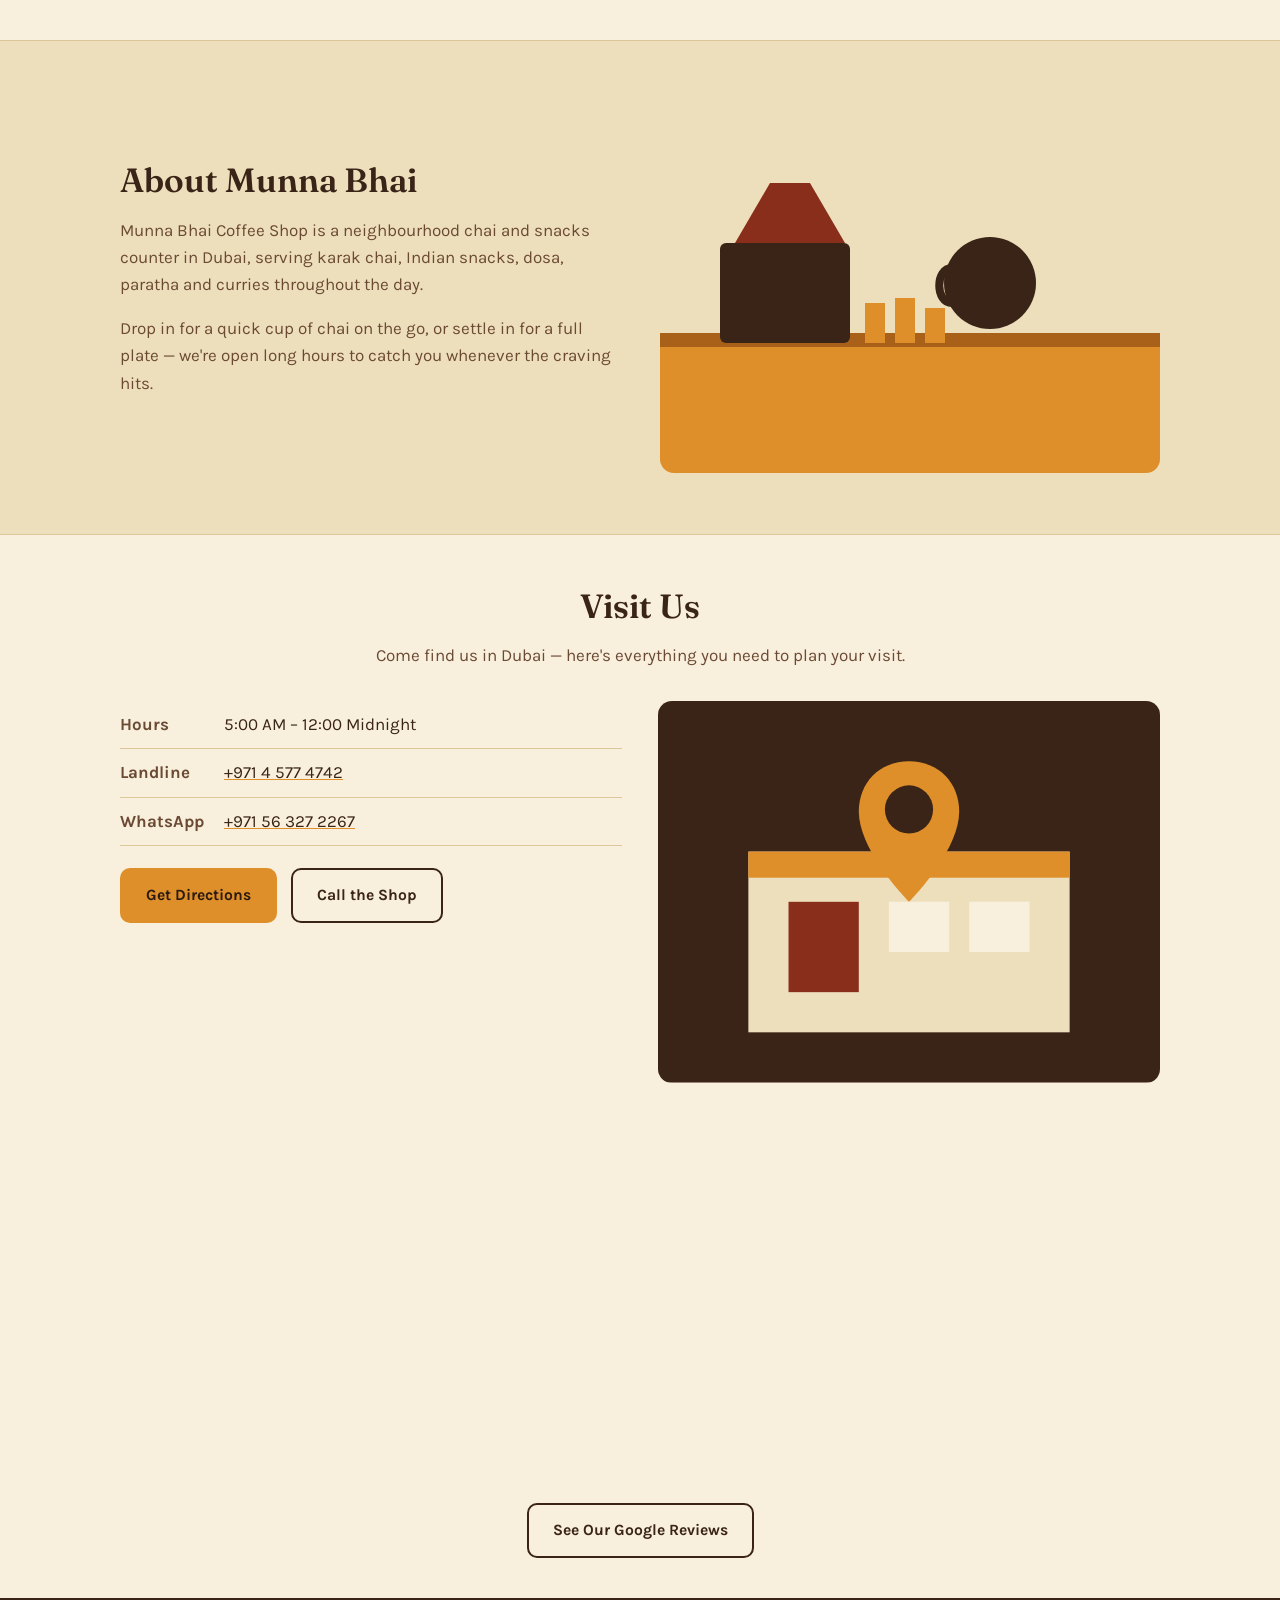
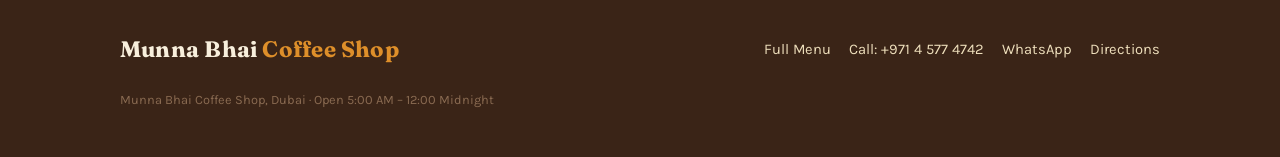
==== commit 761d7d3f: "Add files via upload" ====
--- a/index.html
+++ b/index.html
@@ -38,29 +38,7 @@
       </div>
     </div>
     <figure class="hero-art">
-      <svg viewBox="0 0 600 460" xmlns="http://www.w3.org/2000/svg" role="img" aria-labelledby="heroTitle">
-        <title id="heroTitle">Illustration of a glass of karak chai with steam, beside a plate of samosas</title>
-        <rect width="600" height="460" fill="#3A2417"/>
-        <circle cx="150" cy="120" r="150" fill="#4A2E1C"/>
-        <circle cx="520" cy="380" r="120" fill="#4A2E1C"/>
-        <!-- steam -->
-        <g stroke="#EEDFBC" stroke-width="6" stroke-linecap="round" fill="none" opacity="0.55">
-          <path d="M245 120 C 235 100, 255 90, 245 70 C 235 50, 255 40, 248 22"/>
-          <path d="M285 120 C 275 100, 295 90, 285 70 C 275 50, 295 40, 288 22"/>
-        </g>
-        <!-- chai glass -->
-        <path d="M225 140 L 240 340 C 241 352 249 360 261 360 L 309 360 C 321 360 329 352 330 340 L 345 140 Z" fill="#DE8F2A"/>
-        <path d="M225 140 L 235 250 L 335 250 L 345 140 Z" fill="#EEDFBC" opacity="0.25"/>
-        <rect x="222" y="132" width="126" height="14" rx="4" fill="#F8EFDC"/>
-        <!-- samosa plate -->
-        <ellipse cx="430" cy="360" rx="130" ry="34" fill="#EEDFBC"/>
-        <ellipse cx="430" cy="352" rx="118" ry="26" fill="#F8EFDC"/>
-        <path d="M370 350 L 410 300 L 430 350 Z" fill="#DE8F2A"/>
-        <path d="M415 352 L 452 305 L 470 352 Z" fill="#C97620"/>
-        <path d="M455 350 L 485 312 L 500 350 Z" fill="#DE8F2A"/>
-        <circle cx="360" cy="358" r="7" fill="#8A2E1C"/>
-        <circle cx="378" cy="362" r="7" fill="#3B6B3A"/>
-      </svg>
+      <img src="images/hero-chai-samosa.jpg" alt="Karak chai and samosas served on a steel tray at Munna Bhai" width="1300" height="1083">
     </figure>
   </div>
 </section>
@@ -72,42 +50,26 @@
       <h2>What we're known for</h2>
       <p>Four things we make every single day, brewed and cooked fresh at the counter.</p>
     </div>
-    <div class="spec-grid">
-      <div class="spec-card">
-        <svg viewBox="0 0 64 64" aria-hidden="true">
-          <path d="M18 14 L22 44 C22.5 48 26 50 30 50 L34 50 C38 50 41.5 48 42 44 L46 14 Z" fill="#DE8F2A"/>
-          <rect x="16" y="10" width="32" height="7" rx="2" fill="#3A2417"/>
-          <path d="M27 12 C25 8 28 6 26 2" stroke="#8A6B52" stroke-width="2.5" fill="none" stroke-linecap="round"/>
-          <path d="M35 12 C33 8 36 6 34 2" stroke="#8A6B52" stroke-width="2.5" fill="none" stroke-linecap="round"/>
-        </svg>
+    <div class="spec-featured">
+      <img src="images/chai-bg.jpg" alt="Steaming glass of chai with a sign reading Chai Makes Everything Better" loading="lazy" width="1600" height="1332">
+      <div class="spec-featured-copy">
         <h3>Chai</h3>
         <p>Karak, masala, ginger, mint and more, brewed hot and strong.</p>
       </div>
+    </div>
+    <div class="spec-grid">
       <div class="spec-card">
-        <svg viewBox="0 0 64 64" aria-hidden="true">
-          <path d="M16 46 L30 20 L38 46 Z" fill="#DE8F2A"/>
-          <path d="M32 46 L44 26 L50 46 Z" fill="#A9611A"/>
-          <ellipse cx="32" cy="49" rx="24" ry="5" fill="#3A2417"/>
-        </svg>
+        <img src="images/snacks.jpg" alt="Onion pakoda and samosas with chutneys" loading="lazy" width="800" height="666">
         <h3>Indian Snacks</h3>
         <p>Samosas, pakoda, vada and rolls, fried fresh through the day.</p>
       </div>
       <div class="spec-card">
-        <svg viewBox="0 0 64 64" aria-hidden="true">
-          <ellipse cx="32" cy="34" rx="26" ry="14" fill="#3A2417"/>
-          <path d="M10 34 Q32 12 54 34 Q32 30 10 34 Z" fill="#DE8F2A"/>
-          <circle cx="26" cy="34" r="4" fill="#8A2E1C"/>
-          <circle cx="38" cy="36" r="4" fill="#3B6B3A"/>
-        </svg>
+        <img src="images/dosa.jpg" alt="Rolled dosa served with sambar and chutneys" loading="lazy" width="800" height="666">
         <h3>Dosa</h3>
         <p>Crisp, thin and golden, served straight off the tawa.</p>
       </div>
       <div class="spec-card">
-        <svg viewBox="0 0 64 64" aria-hidden="true">
-          <circle cx="32" cy="34" r="20" fill="#DE8F2A"/>
-          <circle cx="32" cy="34" r="20" fill="none" stroke="#A9611A" stroke-width="2" stroke-dasharray="4 4"/>
-          <path d="M14 34 A18 4 0 0 0 50 34" fill="#3A2417" opacity="0.15"/>
-        </svg>
+        <img src="images/paratha.jpg" alt="Sliced stuffed paratha with dahi and chutney" loading="lazy" width="800" height="666">
         <h3>Paratha</h3>
         <p>Layered flatbreads, stuffed or plain, cooked fresh to order.</p>
       </div>
@@ -130,7 +92,10 @@
       <li><span class="item-name">Chicken Samosa</span><span class="leader"></span><span class="item-price">AED 2</span></li>
       <li><span class="item-name">Egg Curry</span><span class="leader"></span><span class="item-price">AED 8</span></li>
     </ul>
-    <p class="preview-cta"><a href="menu.html" class="btn btn-primary">Explore the Full Menu</a></p>
+    <p class="preview-cta">
+      <a href="menu.html" class="btn btn-primary">Explore the Full Menu</a><br>
+      <a href="order.html" class="btn btn-outline btn-stack">Order Online</a>
+    </p>
   </div>
 </section>
 
@@ -173,7 +138,7 @@
         <ul class="detail-list">
           <li><span class="label">Hours</span><span>5:00 AM – 12:00 Midnight</span></li>
           <li><span class="label">Landline</span><a href="tel:+97145774742">+971 4 577 4742</a></li>
-          <li><span class="label">WhatsApp</span><a href="https://wa.me/971563272263" target="_blank" rel="noopener">+971 56 327 2263</a></li>
+          <li><span class="label">WhatsApp</span><a href="https://wa.me/971563272267" target="_blank" rel="noopener">+971 56 327 2267</a></li>
         </ul>
         <div class="btn-row">
           <a href="https://maps.app.goo.gl/atyirb3sPu7G8HY16" class="btn btn-primary" target="_blank" rel="noopener">Get Directions</a>
@@ -194,6 +159,17 @@
         </svg>
       </figure>
     </div>
+
+    <div class="visit-map-wrap">
+      <iframe
+        src="https://www.google.com/maps/embed?pb=!1m18!1m12!1m3!1d3608.9420637819603!2d55.27419187560898!3d25.238876277684092!2m3!1f0!2f0!3f0!3m2!1i1024!2i768!4f13.1!3m3!1m2!1s0x3e5f43042b98b7bd%3A0x267f3fb9a686a078!2sMunna%20Bhai%20Coffee%20Shop!5e0!3m2!1sen!2sae!4v1789036453759!5m2!1sen!2sae"
+        width="100%" height="360" style="border:0;" allowfullscreen="" loading="lazy"
+        referrerpolicy="strict-origin-when-cross-origin"
+        title="Munna Bhai Coffee Shop location on Google Maps"></iframe>
+      <p class="visit-map-cta">
+        <a href="https://www.google.com/maps?cid=2774005962078855288" class="btn btn-outline" target="_blank" rel="noopener">See Our Google Reviews</a>
+      </p>
+    </div>
   </div>
 </section>
 
@@ -203,7 +179,7 @@
     <ul class="footer-links">
       <li><a href="menu.html">Full Menu</a></li>
       <li><a href="tel:+97145774742">Call: +971 4 577 4742</a></li>
-      <li><a href="https://wa.me/971563272263" target="_blank" rel="noopener">WhatsApp</a></li>
+      <li><a href="https://wa.me/971563272267" target="_blank" rel="noopener">WhatsApp</a></li>
       <li><a href="https://maps.app.goo.gl/atyirb3sPu7G8HY16" target="_blank" rel="noopener">Directions</a></li>
     </ul>
     <p class="footer-note">Munna Bhai Coffee Shop, Dubai · Open 5:00 AM – 12:00 Midnight</p>
--- a/styles.css
+++ b/styles.css
@@ -270,26 +270,66 @@
 }
 .section-heading p { color: var(--brown-soft); }
 
+.spec-featured {
+  position: relative;
+  border-radius: var(--radius);
+  overflow: hidden;
+  margin-bottom: 18px;
+  min-height: 220px;
+}
+.spec-featured img {
+  width: 100%;
+  height: 100%;
+  min-height: 220px;
+  object-fit: cover;
+  position: absolute;
+  inset: 0;
+}
+.spec-featured-copy {
+  position: relative;
+  z-index: 1;
+  background: linear-gradient(90deg, rgba(58,36,23,0.88) 0%, rgba(58,36,23,0.55) 55%, rgba(58,36,23,0.05) 100%);
+  color: var(--cream);
+  padding: 28px 26px;
+  min-height: 220px;
+  display: flex;
+  flex-direction: column;
+  justify-content: center;
+}
+.spec-featured-copy h3 { color: var(--cream); font-size: 1.6rem; margin-bottom: 6px; }
+.spec-featured-copy p { color: var(--cream-deep); margin: 0; max-width: 34ch; }
+
+@media (max-width: 600px) {
+  .spec-featured-copy {
+    background: linear-gradient(180deg, rgba(58,36,23,0.25) 0%, rgba(58,36,23,0.9) 75%);
+    justify-content: flex-end;
+  }
+}
+
 .spec-grid {
   display: grid;
-  grid-template-columns: repeat(4, 1fr);
+  grid-template-columns: repeat(3, 1fr);
   gap: 18px;
 }
 
-@media (max-width: 760px) {
-  .spec-grid { grid-template-columns: repeat(2, 1fr); }
+@media (max-width: 700px) {
+  .spec-grid { grid-template-columns: 1fr; }
 }
 
 .spec-card {
   background: var(--cream-deep);
   border: 1px solid var(--cream-line);
   border-radius: var(--radius);
-  padding: 22px 16px;
-  text-align: center;
-}
-.spec-card svg { width: 46px; height: 46px; margin: 0 auto 12px; }
-.spec-card h3 { margin-bottom: 4px; font-size: 1.08rem; }
-.spec-card p { color: var(--brown-soft); font-size: 0.92rem; margin: 0; }
+  overflow: hidden;
+  text-align: center;
+}
+.spec-card img {
+  width: 100%;
+  aspect-ratio: 4 / 3;
+  object-fit: cover;
+}
+.spec-card h3 { margin: 14px 0 4px; font-size: 1.08rem; }
+.spec-card p { color: var(--brown-soft); font-size: 0.92rem; margin: 0 16px 18px; }
 
 .curry-note {
   margin: 26px auto 0;
@@ -331,6 +371,7 @@
 }
 
 .preview-cta { text-align: center; margin-top: 30px; }
+.preview-cta .btn-stack { margin-top: 14px; }
 
 /* ---------- About ---------- */
 .about {
@@ -386,6 +427,19 @@
   color: var(--brown-soft);
 }
 .detail-list a { text-decoration: underline; text-decoration-color: var(--saffron); }
+
+.visit-map-wrap {
+  margin-top: 34px;
+}
+.visit-map-wrap iframe {
+  width: 100%;
+  border-radius: var(--radius);
+  display: block;
+}
+.visit-map-cta {
+  text-align: center;
+  margin: 18px 0 0;
+}
 
 /* ---------- Footer ---------- */
 .site-footer {
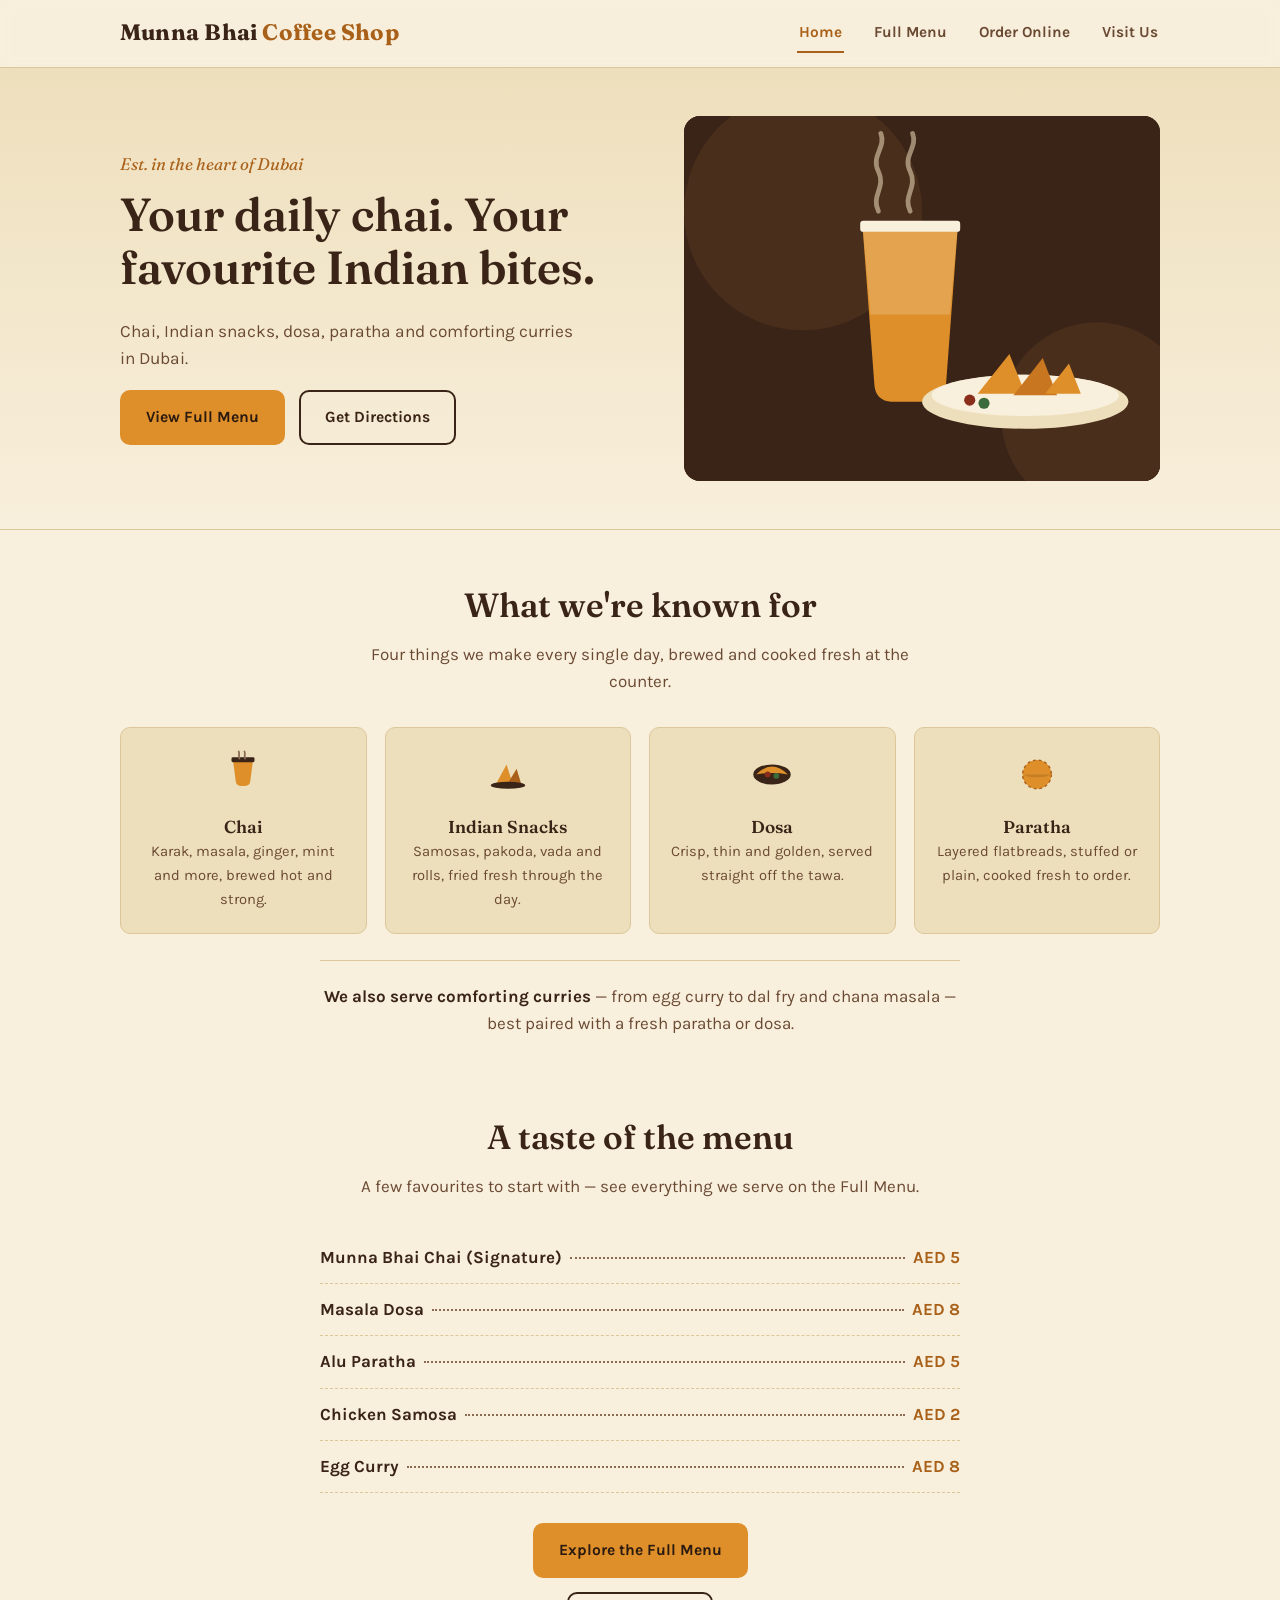
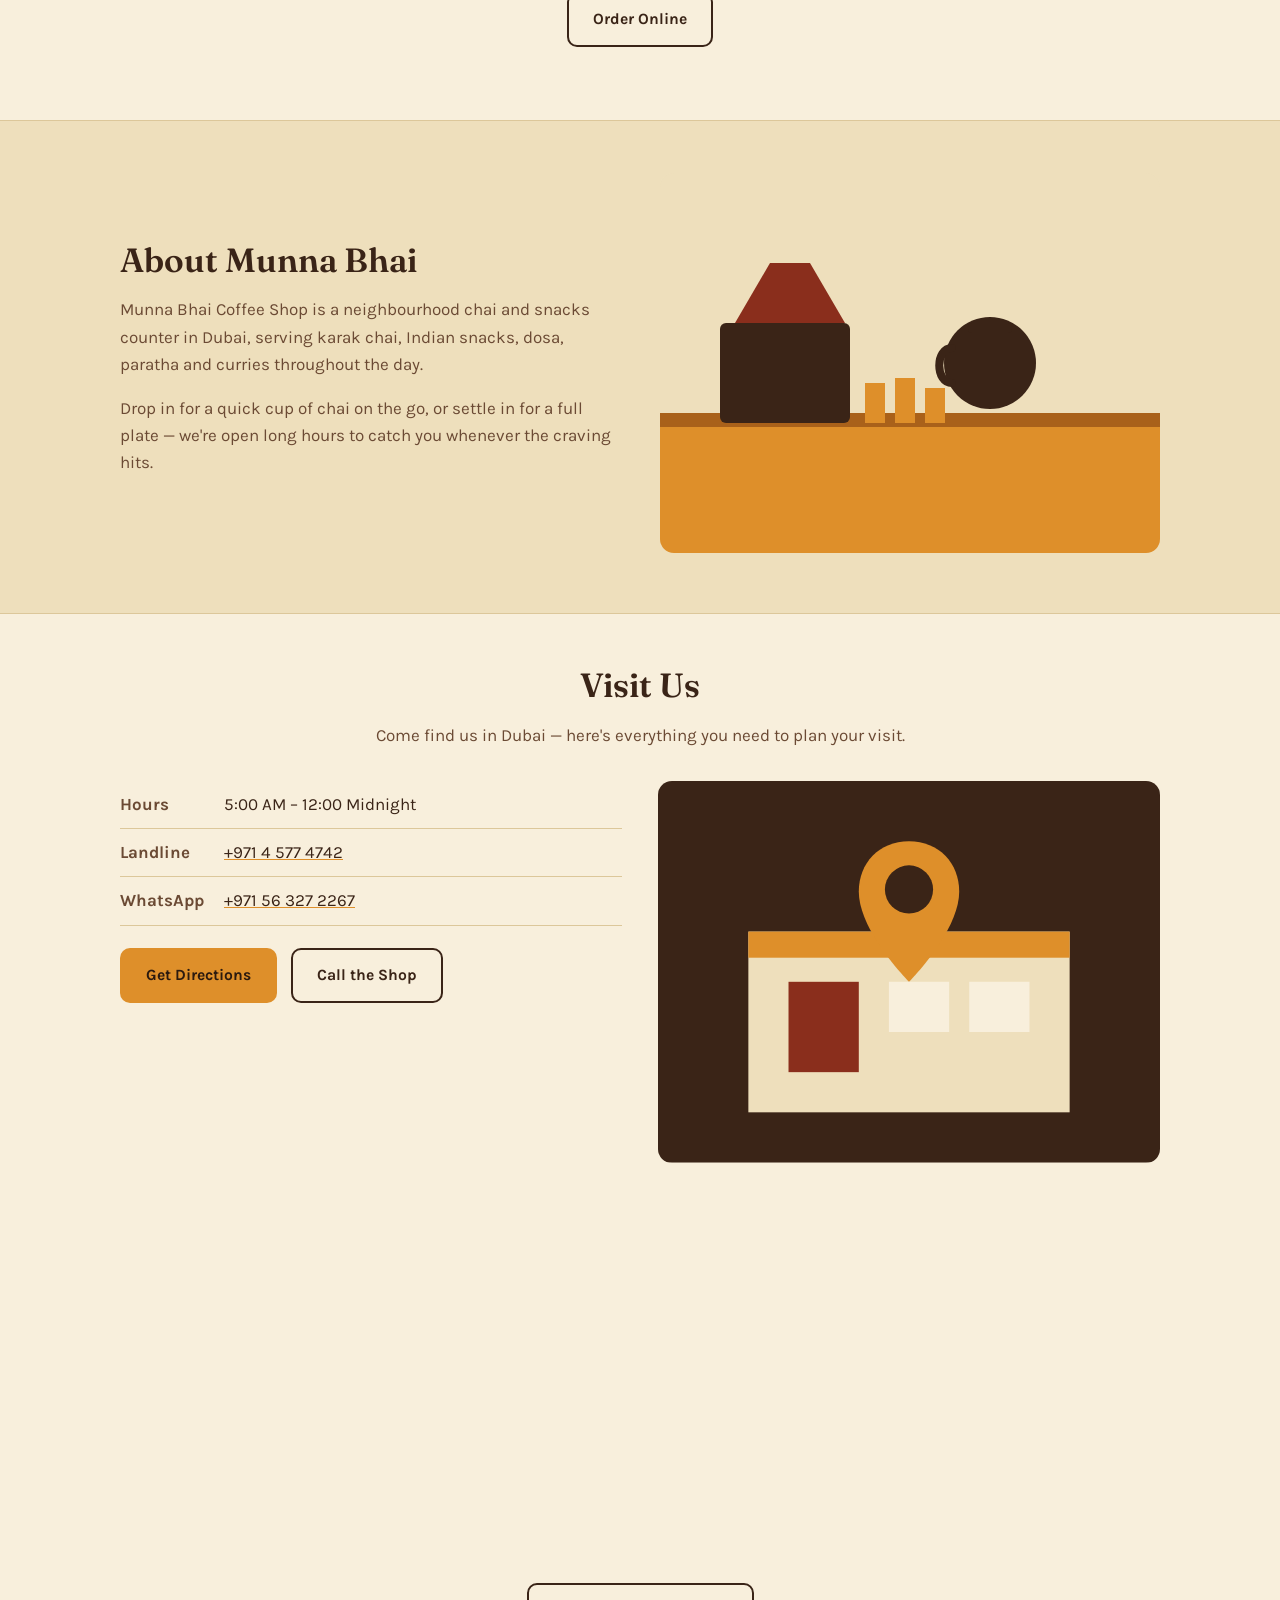
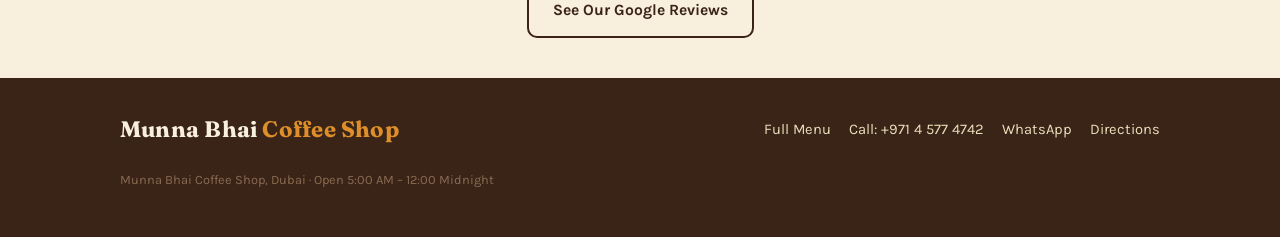
==== commit 7ebdca57: "Add files via upload" ====
--- a/index.html
+++ b/index.html
@@ -38,7 +38,29 @@
       </div>
     </div>
     <figure class="hero-art">
-      <img src="images/hero-chai-samosa.jpg" alt="Karak chai and samosas served on a steel tray at Munna Bhai" width="1300" height="1083">
+      <svg viewBox="0 0 600 460" xmlns="http://www.w3.org/2000/svg" role="img" aria-labelledby="heroTitle">
+        <title id="heroTitle">Illustration of a glass of karak chai with steam, beside a plate of samosas</title>
+        <rect width="600" height="460" fill="#3A2417"/>
+        <circle cx="150" cy="120" r="150" fill="#4A2E1C"/>
+        <circle cx="520" cy="380" r="120" fill="#4A2E1C"/>
+        <!-- steam -->
+        <g stroke="#EEDFBC" stroke-width="6" stroke-linecap="round" fill="none" opacity="0.55">
+          <path d="M245 120 C 235 100, 255 90, 245 70 C 235 50, 255 40, 248 22"/>
+          <path d="M285 120 C 275 100, 295 90, 285 70 C 275 50, 295 40, 288 22"/>
+        </g>
+        <!-- chai glass -->
+        <path d="M225 140 L 240 340 C 241 352 249 360 261 360 L 309 360 C 321 360 329 352 330 340 L 345 140 Z" fill="#DE8F2A"/>
+        <path d="M225 140 L 235 250 L 335 250 L 345 140 Z" fill="#EEDFBC" opacity="0.25"/>
+        <rect x="222" y="132" width="126" height="14" rx="4" fill="#F8EFDC"/>
+        <!-- samosa plate -->
+        <ellipse cx="430" cy="360" rx="130" ry="34" fill="#EEDFBC"/>
+        <ellipse cx="430" cy="352" rx="118" ry="26" fill="#F8EFDC"/>
+        <path d="M370 350 L 410 300 L 430 350 Z" fill="#DE8F2A"/>
+        <path d="M415 352 L 452 305 L 470 352 Z" fill="#C97620"/>
+        <path d="M455 350 L 485 312 L 500 350 Z" fill="#DE8F2A"/>
+        <circle cx="360" cy="358" r="7" fill="#8A2E1C"/>
+        <circle cx="378" cy="362" r="7" fill="#3B6B3A"/>
+      </svg>
     </figure>
   </div>
 </section>
@@ -50,26 +72,42 @@
       <h2>What we're known for</h2>
       <p>Four things we make every single day, brewed and cooked fresh at the counter.</p>
     </div>
-    <div class="spec-featured">
-      <img src="images/chai-bg.jpg" alt="Steaming glass of chai with a sign reading Chai Makes Everything Better" loading="lazy" width="1600" height="1332">
-      <div class="spec-featured-copy">
+    <div class="spec-grid">
+      <div class="spec-card">
+        <svg viewBox="0 0 64 64" aria-hidden="true">
+          <path d="M18 14 L22 44 C22.5 48 26 50 30 50 L34 50 C38 50 41.5 48 42 44 L46 14 Z" fill="#DE8F2A"/>
+          <rect x="16" y="10" width="32" height="7" rx="2" fill="#3A2417"/>
+          <path d="M27 12 C25 8 28 6 26 2" stroke="#8A6B52" stroke-width="2.5" fill="none" stroke-linecap="round"/>
+          <path d="M35 12 C33 8 36 6 34 2" stroke="#8A6B52" stroke-width="2.5" fill="none" stroke-linecap="round"/>
+        </svg>
         <h3>Chai</h3>
         <p>Karak, masala, ginger, mint and more, brewed hot and strong.</p>
       </div>
-    </div>
-    <div class="spec-grid">
-      <div class="spec-card">
-        <img src="images/snacks.jpg" alt="Onion pakoda and samosas with chutneys" loading="lazy" width="800" height="666">
+      <div class="spec-card">
+        <svg viewBox="0 0 64 64" aria-hidden="true">
+          <path d="M16 46 L30 20 L38 46 Z" fill="#DE8F2A"/>
+          <path d="M32 46 L44 26 L50 46 Z" fill="#A9611A"/>
+          <ellipse cx="32" cy="49" rx="24" ry="5" fill="#3A2417"/>
+        </svg>
         <h3>Indian Snacks</h3>
         <p>Samosas, pakoda, vada and rolls, fried fresh through the day.</p>
       </div>
       <div class="spec-card">
-        <img src="images/dosa.jpg" alt="Rolled dosa served with sambar and chutneys" loading="lazy" width="800" height="666">
+        <svg viewBox="0 0 64 64" aria-hidden="true">
+          <ellipse cx="32" cy="34" rx="26" ry="14" fill="#3A2417"/>
+          <path d="M10 34 Q32 12 54 34 Q32 30 10 34 Z" fill="#DE8F2A"/>
+          <circle cx="26" cy="34" r="4" fill="#8A2E1C"/>
+          <circle cx="38" cy="36" r="4" fill="#3B6B3A"/>
+        </svg>
         <h3>Dosa</h3>
         <p>Crisp, thin and golden, served straight off the tawa.</p>
       </div>
       <div class="spec-card">
-        <img src="images/paratha.jpg" alt="Sliced stuffed paratha with dahi and chutney" loading="lazy" width="800" height="666">
+        <svg viewBox="0 0 64 64" aria-hidden="true">
+          <circle cx="32" cy="34" r="20" fill="#DE8F2A"/>
+          <circle cx="32" cy="34" r="20" fill="none" stroke="#A9611A" stroke-width="2" stroke-dasharray="4 4"/>
+          <path d="M14 34 A18 4 0 0 0 50 34" fill="#3A2417" opacity="0.15"/>
+        </svg>
         <h3>Paratha</h3>
         <p>Layered flatbreads, stuffed or plain, cooked fresh to order.</p>
       </div>
--- a/styles.css
+++ b/styles.css
@@ -270,66 +270,26 @@
 }
 .section-heading p { color: var(--brown-soft); }
 
-.spec-featured {
-  position: relative;
-  border-radius: var(--radius);
-  overflow: hidden;
-  margin-bottom: 18px;
-  min-height: 220px;
-}
-.spec-featured img {
-  width: 100%;
-  height: 100%;
-  min-height: 220px;
-  object-fit: cover;
-  position: absolute;
-  inset: 0;
-}
-.spec-featured-copy {
-  position: relative;
-  z-index: 1;
-  background: linear-gradient(90deg, rgba(58,36,23,0.88) 0%, rgba(58,36,23,0.55) 55%, rgba(58,36,23,0.05) 100%);
-  color: var(--cream);
-  padding: 28px 26px;
-  min-height: 220px;
-  display: flex;
-  flex-direction: column;
-  justify-content: center;
-}
-.spec-featured-copy h3 { color: var(--cream); font-size: 1.6rem; margin-bottom: 6px; }
-.spec-featured-copy p { color: var(--cream-deep); margin: 0; max-width: 34ch; }
-
-@media (max-width: 600px) {
-  .spec-featured-copy {
-    background: linear-gradient(180deg, rgba(58,36,23,0.25) 0%, rgba(58,36,23,0.9) 75%);
-    justify-content: flex-end;
-  }
-}
-
 .spec-grid {
   display: grid;
-  grid-template-columns: repeat(3, 1fr);
+  grid-template-columns: repeat(4, 1fr);
   gap: 18px;
 }
 
-@media (max-width: 700px) {
-  .spec-grid { grid-template-columns: 1fr; }
+@media (max-width: 760px) {
+  .spec-grid { grid-template-columns: repeat(2, 1fr); }
 }
 
 .spec-card {
   background: var(--cream-deep);
   border: 1px solid var(--cream-line);
   border-radius: var(--radius);
-  overflow: hidden;
-  text-align: center;
-}
-.spec-card img {
-  width: 100%;
-  aspect-ratio: 4 / 3;
-  object-fit: cover;
-}
-.spec-card h3 { margin: 14px 0 4px; font-size: 1.08rem; }
-.spec-card p { color: var(--brown-soft); font-size: 0.92rem; margin: 0 16px 18px; }
+  padding: 22px 16px;
+  text-align: center;
+}
+.spec-card svg { width: 46px; height: 46px; margin: 0 auto 12px; }
+.spec-card h3 { margin-bottom: 4px; font-size: 1.08rem; }
+.spec-card p { color: var(--brown-soft); font-size: 0.92rem; margin: 0; }
 
 .curry-note {
   margin: 26px auto 0;
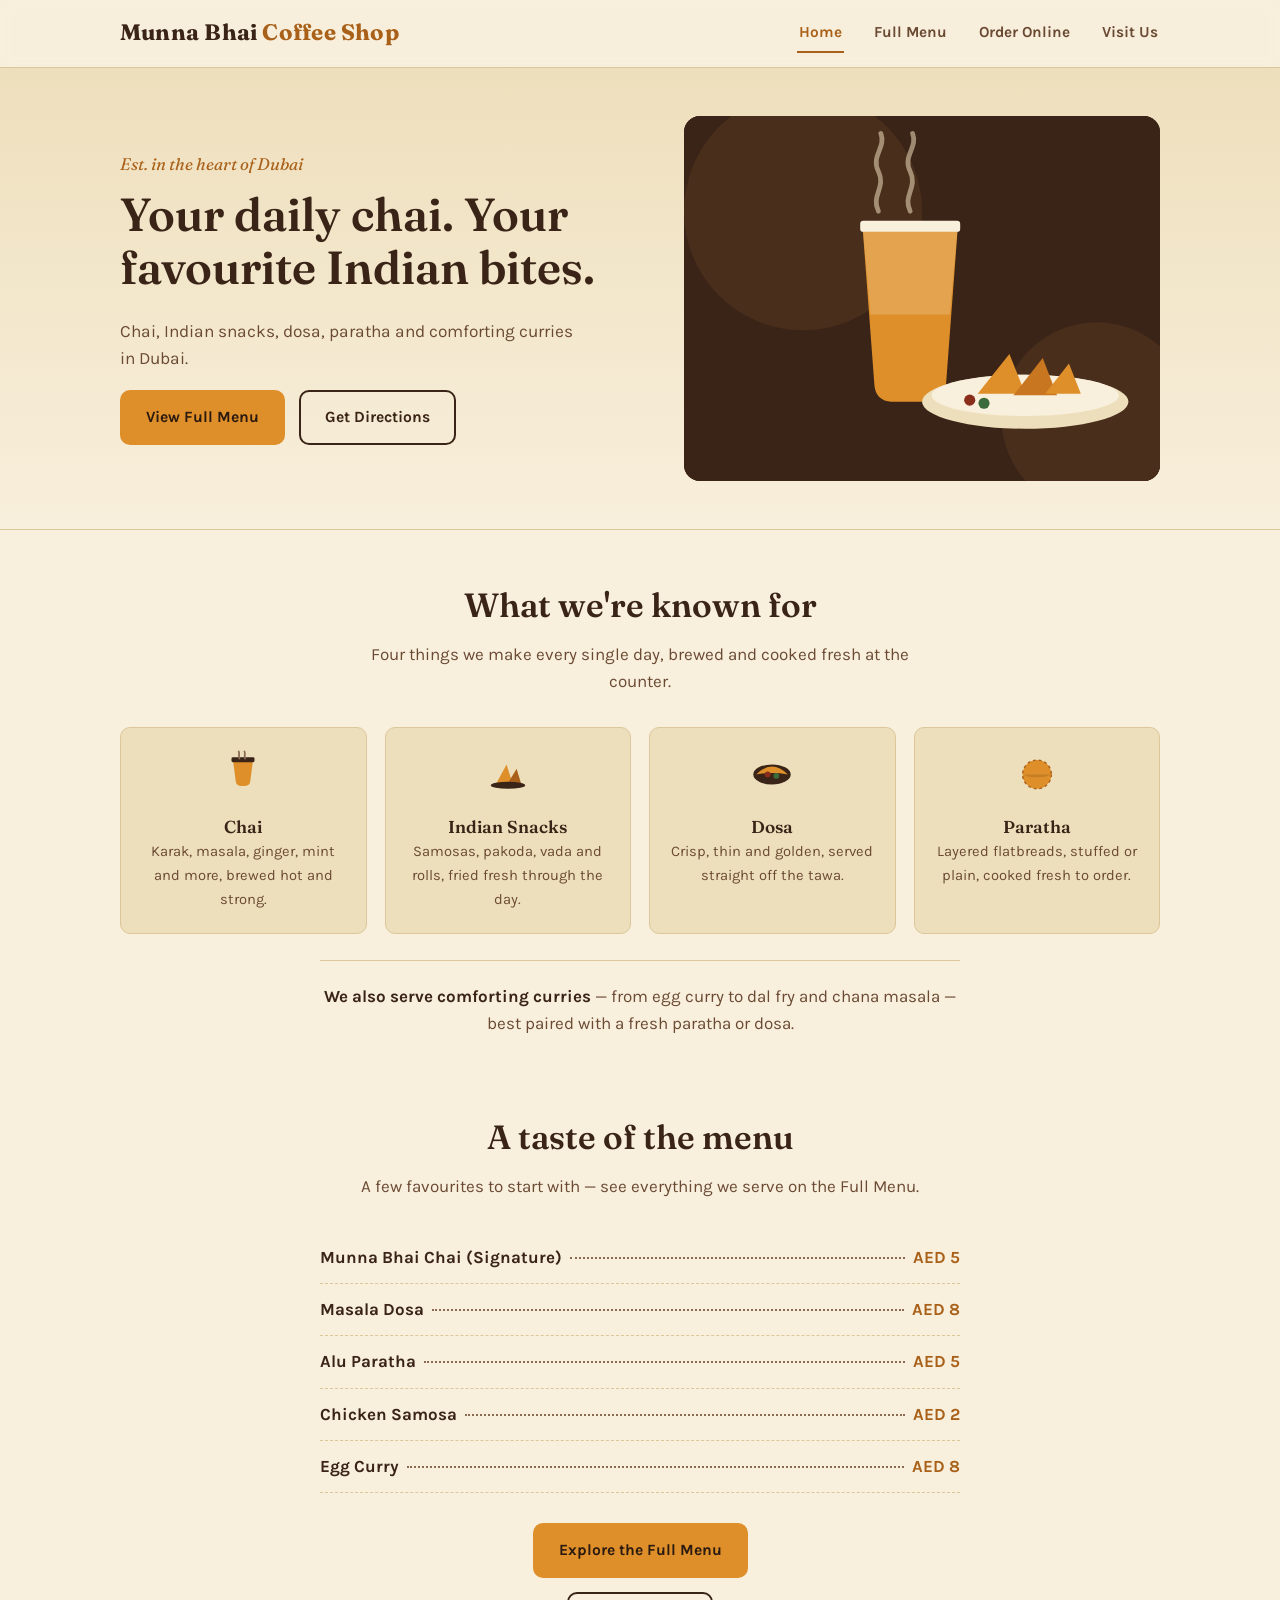
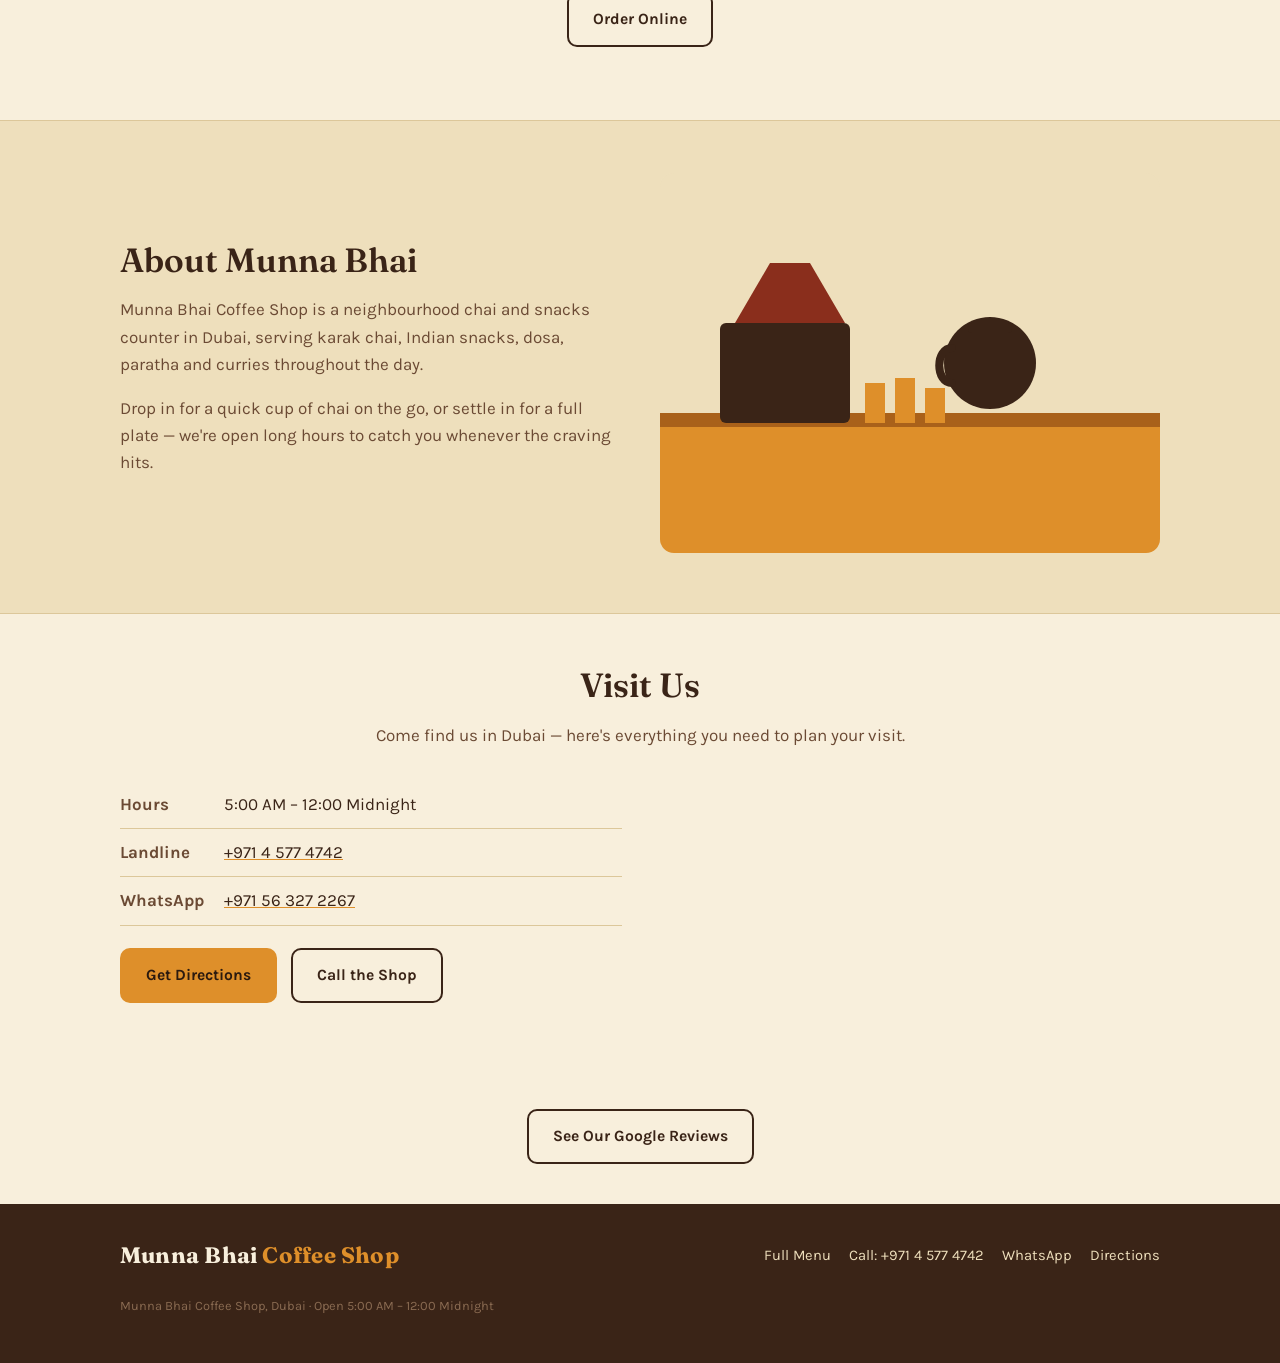
==== commit a35b120c: "Add files via upload" ====
--- a/index.html
+++ b/index.html
@@ -183,31 +183,18 @@
           <a href="tel:+97145774742" class="btn btn-outline">Call the Shop</a>
         </div>
       </div>
-      <figure class="visit-art">
-        <svg viewBox="0 0 500 380" xmlns="http://www.w3.org/2000/svg" role="img" aria-labelledby="visitTitle">
-          <title id="visitTitle">Illustration of a storefront with a map pin above it</title>
-          <rect width="500" height="380" fill="#3A2417"/>
-          <rect x="90" y="150" width="320" height="180" fill="#EEDFBC"/>
-          <rect x="90" y="150" width="320" height="26" fill="#DE8F2A"/>
-          <rect x="130" y="200" width="70" height="90" fill="#8A2E1C"/>
-          <rect x="230" y="200" width="60" height="50" fill="#F8EFDC"/>
-          <rect x="310" y="200" width="60" height="50" fill="#F8EFDC"/>
-          <path d="M250 60 C 220 60 200 82 200 110 C200 150 250 200 250 200 C250 200 300 150 300 110 C300 82 280 60 250 60 Z" fill="#DE8F2A"/>
-          <circle cx="250" cy="108" r="24" fill="#3A2417"/>
-        </svg>
-      </figure>
-    </div>
-
-    <div class="visit-map-wrap">
-      <iframe
-        src="https://www.google.com/maps/embed?pb=!1m18!1m12!1m3!1d3608.9420637819603!2d55.27419187560898!3d25.238876277684092!2m3!1f0!2f0!3f0!3m2!1i1024!2i768!4f13.1!3m3!1m2!1s0x3e5f43042b98b7bd%3A0x267f3fb9a686a078!2sMunna%20Bhai%20Coffee%20Shop!5e0!3m2!1sen!2sae!4v1789036453759!5m2!1sen!2sae"
-        width="100%" height="360" style="border:0;" allowfullscreen="" loading="lazy"
-        referrerpolicy="strict-origin-when-cross-origin"
-        title="Munna Bhai Coffee Shop location on Google Maps"></iframe>
-      <p class="visit-map-cta">
-        <a href="https://www.google.com/maps?cid=2774005962078855288" class="btn btn-outline" target="_blank" rel="noopener">See Our Google Reviews</a>
-      </p>
-    </div>
+      <div class="visit-map-embed">
+        <iframe
+          src="https://www.google.com/maps/embed?pb=!1m18!1m12!1m3!1d3608.9420637819603!2d55.27419187560898!3d25.238876277684092!2m3!1f0!2f0!3f0!3m2!1i1024!2i768!4f13.1!3m3!1m2!1s0x3e5f43042b98b7bd%3A0x267f3fb9a686a078!2sMunna%20Bhai%20Coffee%20Shop!5e0!3m2!1sen!2sae!4v1789036453759!5m2!1sen!2sae"
+          width="100%" height="100%" style="border:0;" allowfullscreen="" loading="lazy"
+          referrerpolicy="strict-origin-when-cross-origin"
+          title="Munna Bhai Coffee Shop location on Google Maps"></iframe>
+      </div>
+    </div>
+
+    <p class="visit-map-cta">
+      <a href="https://www.google.com/maps?cid=2774005962078855288" class="btn btn-outline" target="_blank" rel="noopener">See Our Google Reviews</a>
+    </p>
   </div>
 </section>
 
--- a/styles.css
+++ b/styles.css
@@ -368,7 +368,18 @@
   .visit-grid { grid-template-columns: 1fr; }
 }
 
-.visit-art svg { width: 100%; height: auto; border-radius: 14px; }
+.visit-map-embed {
+  min-height: 300px;
+  height: 100%;
+  border-radius: 14px;
+  overflow: hidden;
+}
+.visit-map-embed iframe { display: block; min-height: 300px; }
+
+@media (max-width: 760px) {
+  .visit-map-embed { min-height: 260px; }
+  .visit-map-embed iframe { min-height: 260px; }
+}
 
 .detail-list {
   list-style: none;
@@ -388,17 +399,9 @@
 }
 .detail-list a { text-decoration: underline; text-decoration-color: var(--saffron); }
 
-.visit-map-wrap {
-  margin-top: 34px;
-}
-.visit-map-wrap iframe {
-  width: 100%;
-  border-radius: var(--radius);
-  display: block;
-}
 .visit-map-cta {
   text-align: center;
-  margin: 18px 0 0;
+  margin: 28px 0 0;
 }
 
 /* ---------- Footer ---------- */
